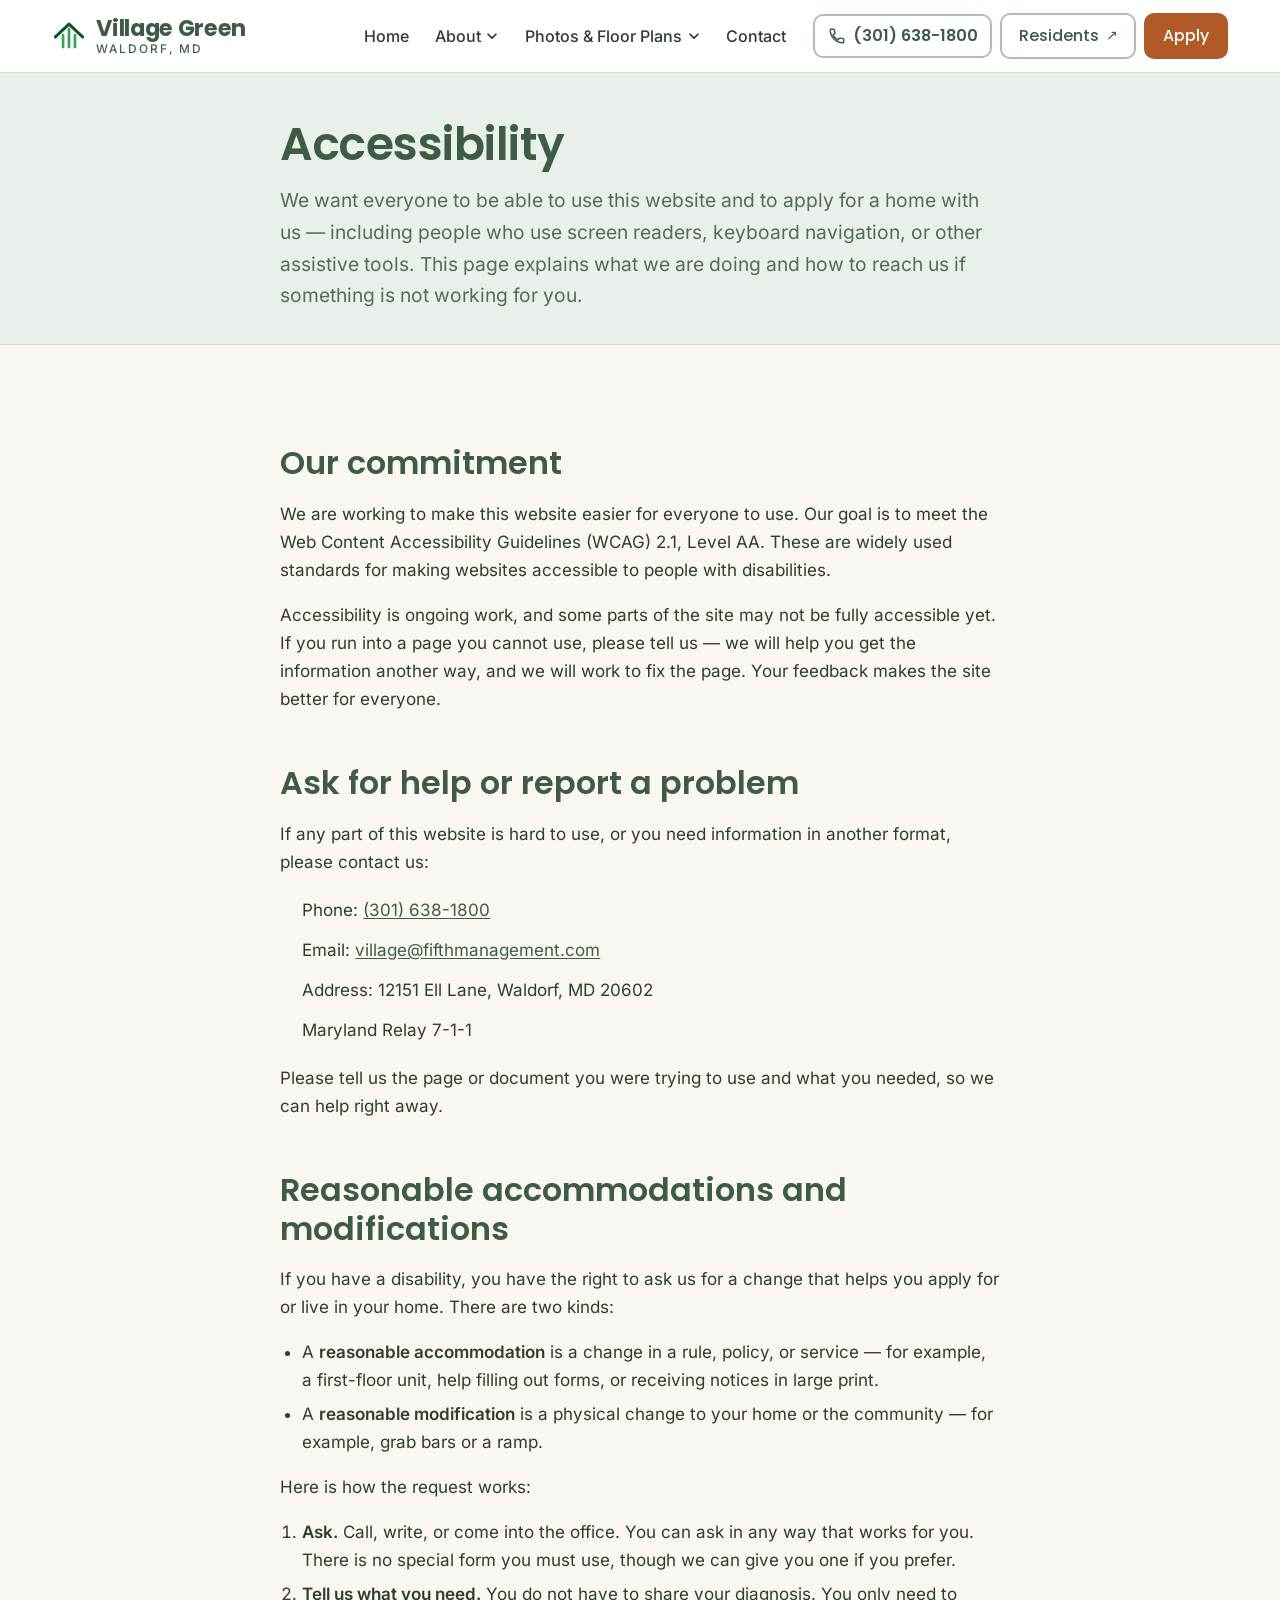
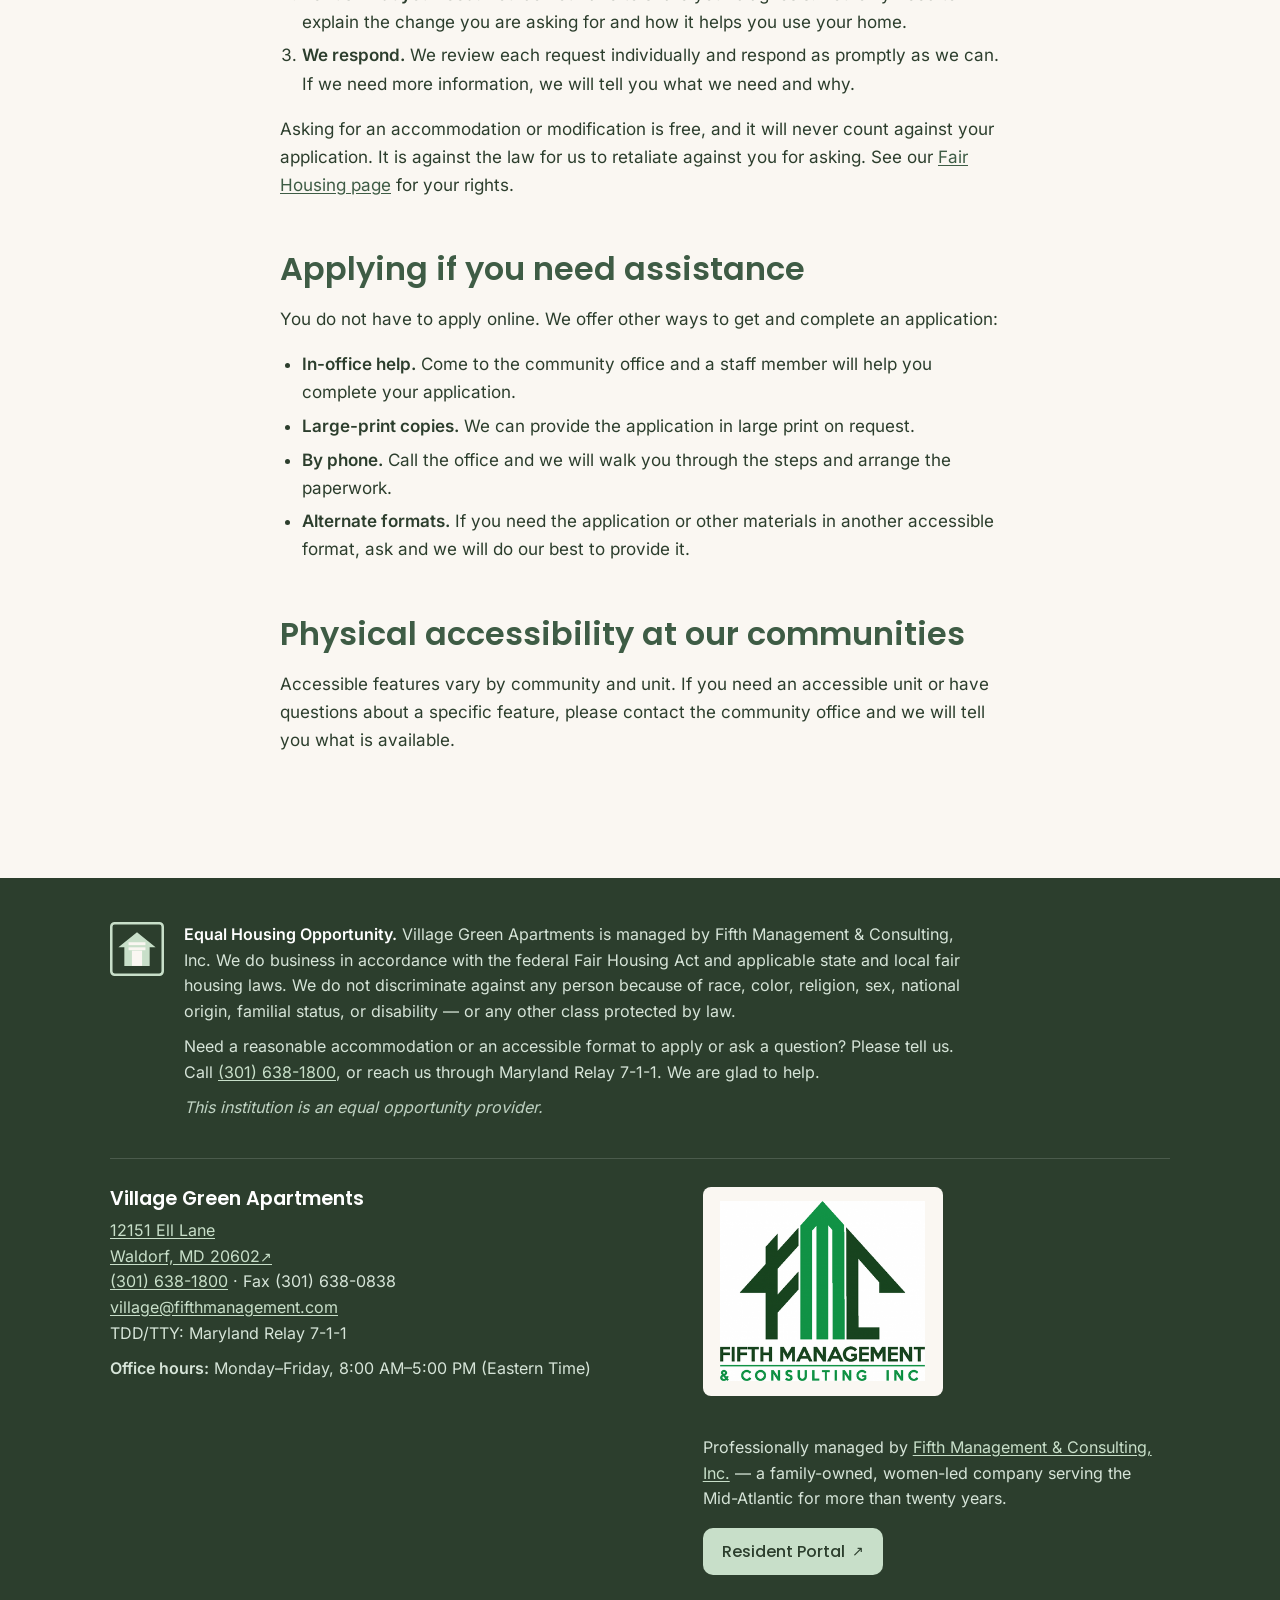
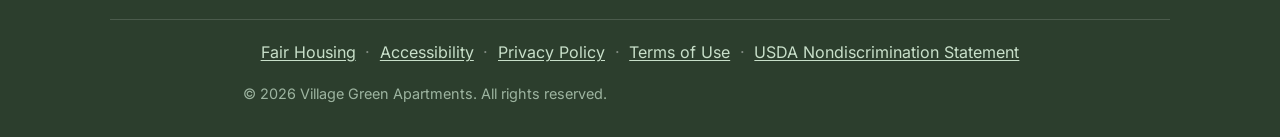
==== accessibility/index.html @ 1eda2cfa "deploy: sweetbabylew/fmc-property-sites@5ac4de1bc06906bea0fc82f6838178035eb23e23" ====
<!DOCTYPE html>
<html lang="en">
<head>
  <meta charset="utf-8" />
  <meta name="viewport" content="width=device-width, initial-scale=1" />
  <title>Accessibility | Village Green Apartments</title>
  <meta name="description" content="Accessibility at Village Green Apartments: our WCAG 2.1 AA commitment, how to request a reasonable accommodation, and how to apply if you need help." />
  <meta name="robots" content="index, follow" />
  <link rel="canonical" href="https://village-greenapts.com/accessibility/" />
  <link rel="icon" type="image/svg+xml" href="data:image/svg+xml,%3Csvg%20xmlns%3D%22http%3A%2F%2Fwww.w3.org%2F2000%2Fsvg%22%20viewBox%3D%220%200%2064%2064%22%3E%3Crect%20width%3D%2264%22%20height%3D%2264%22%20rx%3D%2210%22%20fill%3D%22%230D542B%22%2F%3E%3Cpath%20d%3D%22M22%2031%20V50%20M32%2022%20V50%20M42%2031%20V50%22%20fill%3D%22none%22%20stroke%3D%22%237FC98F%22%20stroke-width%3D%225%22%20stroke-linecap%3D%22round%22%2F%3E%3Cpath%20d%3D%22M10%2034%20L32%2013%20L54%2034%22%20fill%3D%22none%22%20stroke%3D%22%23FAF7F2%22%20stroke-width%3D%226%22%20stroke-linecap%3D%22round%22%20stroke-linejoin%3D%22round%22%2F%3E%3C%2Fsvg%3E" />
  <meta property="og:site_name" content="Village Green Apartments" />
  <meta property="og:title" content="Accessibility | Village Green Apartments" />
  <meta property="og:description" content="Accessibility at Village Green Apartments: our WCAG 2.1 AA commitment, how to request a reasonable accommodation, and how to apply if you need help." />
  <meta property="og:type" content="website" />
  <meta property="og:url" content="https://village-greenapts.com/accessibility/" />
  <meta property="og:image" content="https://village-greenapts.com/assets/img/hero.jpg" />
  <meta name="twitter:card" content="summary_large_image" />
  <link rel="preload" href="/assets/fonts/inter-latin-var.woff2" as="font" type="font/woff2" crossorigin />
  <link rel="preload" href="/assets/fonts/poppins-latin-700.woff2" as="font" type="font/woff2" crossorigin />
  <link rel="stylesheet" href="/assets/css/styles.css" />
</head>
<body>
  <a class="skip-link" href="#main">Skip to main content</a>
  <header class="site-header">
    <div class="container header-inner">
      <a class="wordmark" href="/">
        <svg class="wordmark-mark" width="34" height="34" viewBox="0 0 40 40" aria-hidden="true" focusable="false">
        <path d="M13 19 V33 M20 12 V33 M27 19 V33" fill="none" stroke="#37A356" stroke-width="3.2" stroke-linecap="round"/>
        <path d="M4 21 L20 6 L36 21" fill="none" stroke="#0D542B" stroke-width="3.6" stroke-linecap="round" stroke-linejoin="round"/>
      </svg>
        <span class="wordmark-text">
          <span class="wordmark-name">Village Green</span>
          <span class="wordmark-sub">Waldorf, MD</span>
        </span>
      </a>
      <nav class="site-nav" aria-label="Primary">
        <button class="nav-toggle" type="button" aria-expanded="false" aria-controls="nav-menu">
          <span class="nav-toggle-label">Menu</span>
          <span class="nav-toggle-bars" aria-hidden="true"><span></span><span></span><span></span></span>
        </button>
        <ul class="nav-menu" id="nav-menu">
          <li><a href="/">Home</a></li>
          <li class="nav-group">
            <button type="button" class="nav-group-btn" aria-expanded="false" aria-controls="nav-group-about" data-nav-group>About <svg class="chev" viewBox="0 0 16 16" width="14" height="14" aria-hidden="true" focusable="false"><path d="M3.5 6l4.5 4.5L12.5 6" fill="none" stroke="currentColor" stroke-width="2" stroke-linecap="round" stroke-linejoin="round"/></svg></button>
            <span class="nav-group-label">About</span>
            <ul class="nav-dropdown" id="nav-group-about">
              <li><a href="/amenities/">Amenities</a></li>
              <li><a href="/neighborhood/">Neighborhood</a></li>
              <li><a href="/eligibility/">Eligibility</a></li>
            </ul>
          </li>
          <li class="nav-group">
            <button type="button" class="nav-group-btn" aria-expanded="false" aria-controls="nav-group-photos" data-nav-group>Photos &amp; Floor Plans <svg class="chev" viewBox="0 0 16 16" width="14" height="14" aria-hidden="true" focusable="false"><path d="M3.5 6l4.5 4.5L12.5 6" fill="none" stroke="currentColor" stroke-width="2" stroke-linecap="round" stroke-linejoin="round"/></svg></button>
            <span class="nav-group-label">Photos &amp; Floor Plans</span>
            <ul class="nav-dropdown" id="nav-group-photos">
              <li><a href="/photos/">Photos</a></li>
              <li><a href="/floor-plans/">Floor Plans</a></li>
            </ul>
          </li>
          <li><a href="/contact/">Contact</a></li>
          <li class="nav-cta nav-cta-phone"><a class="btn btn-call" href="tel:+13016381800"><svg class="phone-ico" viewBox="0 0 24 24" width="18" height="18" fill="none" stroke="currentColor" stroke-width="2" stroke-linecap="round" stroke-linejoin="round" aria-hidden="true" focusable="false"><path d="M6.8 10.8a15.5 15.5 0 0 0 6.4 6.4l2.1-2.1a1 1 0 0 1 1-.25 11.4 11.4 0 0 0 3.6.57 1 1 0 0 1 1 1V20a1 1 0 0 1-1 1A17 17 0 0 1 3 4a1 1 0 0 1 1-1h3.6a1 1 0 0 1 1 1 11.4 11.4 0 0 0 .57 3.6 1 1 0 0 1-.25 1Z"/></svg>Call (301) 638-1800</a></li>
          <li class="nav-cta"><a class="btn btn-residents" href="https://fifthmanagement.securecafe.com/residentservices/apartmentsforrent/userlogin.aspx" target="_blank" rel="noopener noreferrer">Residents<span class="ext-mark" aria-hidden="true">&#8599;</span><span class="visually-hidden"> (opens the resident portal in a new tab)</span></a></li>
          <li class="nav-cta"><a class="btn btn-apply" href="/apply/">Apply</a></li>
        </ul>
      </nav>
      <div class="header-ctas">
        <a class="header-phone" href="tel:+13016381800" aria-label="Call the office at (301) 638-1800"><svg class="phone-ico" viewBox="0 0 24 24" width="18" height="18" fill="none" stroke="currentColor" stroke-width="2" stroke-linecap="round" stroke-linejoin="round" aria-hidden="true" focusable="false"><path d="M6.8 10.8a15.5 15.5 0 0 0 6.4 6.4l2.1-2.1a1 1 0 0 1 1-.25 11.4 11.4 0 0 0 3.6.57 1 1 0 0 1 1 1V20a1 1 0 0 1-1 1A17 17 0 0 1 3 4a1 1 0 0 1 1-1h3.6a1 1 0 0 1 1 1 11.4 11.4 0 0 0 .57 3.6 1 1 0 0 1-.25 1Z"/></svg><span class="header-phone-num">(301) 638-1800</span></a>
        <a class="btn btn-residents" href="https://fifthmanagement.securecafe.com/residentservices/apartmentsforrent/userlogin.aspx" target="_blank" rel="noopener noreferrer">Residents<span class="ext-mark" aria-hidden="true">&#8599;</span><span class="visually-hidden"> (opens the resident portal in a new tab)</span></a>
        <a class="btn btn-apply" href="/apply/">Apply</a>
      </div>
    </div>
  </header>
  <main id="main">
    <section class="page-header">
      <div class="container narrow">
        <h1>Accessibility</h1>
        <p class="lead">We want everyone to be able to use this website and to apply for a home with us — including people who use screen readers, keyboard navigation, or other assistive tools. This page explains what we are doing and how to reach us if something is not working for you.</p>
      </div>
    </section>
    <div class="section prose-page">
      <div class="container narrow">
        <section>
          <h2>Our commitment</h2>
          <p>We are working to make this website easier for everyone to use. Our goal is to meet the Web Content Accessibility Guidelines (WCAG) 2.1, Level AA. These are widely used standards for making websites accessible to people with disabilities.</p>
          <p>Accessibility is ongoing work, and some parts of the site may not be fully accessible yet. If you run into a page you cannot use, please tell us — we will help you get the information another way, and we will work to fix the page. Your feedback makes the site better for everyone.</p>
        </section>

        <section>
          <h2>Ask for help or report a problem</h2>
          <p>If any part of this website is hard to use, or you need information in another format, please contact us:</p>
          <ul class="contact-list">
          <li>Phone: <a href="tel:+13016381800">(301) 638-1800</a></li>
          <li>Email: <a href="mailto:village@fifthmanagement.com">village@fifthmanagement.com</a></li>
          <li>Address: 12151 Ell Lane, Waldorf, MD 20602</li>
          <li>Maryland Relay 7-1-1</li>
        </ul>
          <p>Please tell us the page or document you were trying to use and what you needed, so we can help right away.</p>
        </section>

        <section>
          <h2>Reasonable accommodations and modifications</h2>
          <p>If you have a disability, you have the right to ask us for a change that helps you apply for or live in your home. There are two kinds:</p>
          <ul>
            <li>A <strong>reasonable accommodation</strong> is a change in a rule, policy, or service — for example, a first-floor unit, help filling out forms, or receiving notices in large print.</li>
            <li>A <strong>reasonable modification</strong> is a physical change to your home or the community — for example, grab bars or a ramp.</li>
          </ul>
          <p>Here is how the request works:</p>
          <ol>
            <li><strong>Ask.</strong> Call, write, or come into the office. You can ask in any way that works for you. There is no special form you must use, though we can give you one if you prefer.</li>
            <li><strong>Tell us what you need.</strong> You do not have to share your diagnosis. You only need to explain the change you are asking for and how it helps you use your home.</li>
            <li><strong>We respond.</strong> We review each request individually and respond as promptly as we can. If we need more information, we will tell you what we need and why.</li>
          </ol>
          <p>Asking for an accommodation or modification is free, and it will never count against your application. It is against the law for us to retaliate against you for asking. See our <a href="/fair-housing/">Fair Housing page</a> for your rights.</p>
        </section>

        <section>
          <h2>Applying if you need assistance</h2>
          <p>You do not have to apply online. We offer other ways to get and complete an application:</p>
          <ul>
            <li><strong>In-office help.</strong> Come to the community office and a staff member will help you complete your application.</li>
            <li><strong>Large-print copies.</strong> We can provide the application in large print on request.</li>
            <li><strong>By phone.</strong> Call the office and we will walk you through the steps and arrange the paperwork.</li>
            <li><strong>Alternate formats.</strong> If you need the application or other materials in another accessible format, ask and we will do our best to provide it.</li>
          </ul>
        </section>

        

        <section>
          <h2>Physical accessibility at our communities</h2>
          <p>Accessible features vary by community and unit. If you need an accessible unit or have questions about a specific feature, please contact the community office and we will tell you what is available.</p>
        </section>
      </div>
    </div>
  </main>
  <footer class="site-footer">
    <div class="container footer-inner">

      <div class="footer-compliance">
        <div class="footer-eho"><svg class="eho-logo" width="54" height="54" viewBox="0 0 64 64" role="img" aria-label="Equal Housing Opportunity" focusable="false">
  <title>Equal Housing Opportunity</title>
  <rect x="1.5" y="1.5" width="61" height="61" rx="4" fill="none" stroke="currentColor" stroke-width="3"/>
  <path d="M32 12 L54 30 H47 V52 H17 V30 H10 Z" fill="currentColor"/>
  <rect x="26" y="34" width="12" height="18" fill="#FAF7F2"/>
  <rect x="22" y="24" width="20" height="3.4" fill="#FAF7F2"/>
  <rect x="22" y="30" width="20" height="3.4" fill="#FAF7F2"/>
</svg></div>
        <div class="footer-compliance-text">
          <p><strong>Equal Housing Opportunity.</strong> Village Green Apartments is managed by Fifth Management &amp; Consulting, Inc. We do business in accordance with the federal Fair Housing Act and applicable state and local fair housing laws. We do not discriminate against any person because of race, color, religion, sex, national origin, familial status, or disability — or any other class protected by law.</p>
          <p>Need a reasonable accommodation or an accessible format to apply or ask a question? Please tell us. Call <a href="tel:+13016381800">(301) 638-1800</a>, or reach us through Maryland Relay 7-1-1. We are glad to help.</p>
          <p class="footer-usda">This institution is an equal opportunity provider.</p>
        </div>
      </div>

      <div class="footer-cols">
        <div class="footer-nap">
          <h2 class="footer-heading">Village Green Apartments</h2>
          <address>
            <a href="https://www.google.com/maps/search/?api=1&amp;query=Village%20Green%20Apartments%2C%2012151%20Ell%20Lane%2C%20Waldorf%2C%20MD%2020602" target="_blank" rel="noopener noreferrer">12151 Ell Lane<br />Waldorf, MD 20602<span class="ext-mark" aria-hidden="true">&#8599;</span><span class="visually-hidden"> (opens Google Maps in a new tab)</span></a><br />
            <a href="tel:+13016381800">(301) 638-1800</a> &middot; Fax (301) 638-0838<br />
            <a href="mailto:village@fifthmanagement.com">village@fifthmanagement.com</a><br />TDD/TTY: Maryland Relay 7-1-1
          </address>
          <p class="footer-hours"><strong>Office hours:</strong> Monday–Friday, 8:00 AM–5:00 PM (Eastern Time)</p>
        </div>

        <div class="footer-managed">
          <a class="fmc-badge" href="https://fifthmanagement.com/" target="_blank" rel="noopener noreferrer" aria-label="Fifth Management &amp; Consulting, Inc. website (opens in a new tab)">
            <img src="/assets/img/fmc-logo.png" alt="Fifth Management &amp; Consulting Inc logo" width="360" height="316" loading="lazy" />
          </a>
          <p>Professionally managed by <a href="https://fifthmanagement.com/" target="_blank" rel="noopener noreferrer">Fifth Management &amp; Consulting, Inc.</a> — a family-owned, women-led company serving the Mid-Atlantic for more than twenty years.</p>
          <p><a class="btn btn-pay-sm" href="https://fifthmanagement.securecafe.com/residentservices/apartmentsforrent/userlogin.aspx" target="_blank" rel="noopener noreferrer">Resident Portal<span class="ext-mark" aria-hidden="true">&#8599;</span><span class="visually-hidden"> (opens in a new tab)</span></a></p>
        </div>
      </div>

      <nav class="footer-legal" aria-label="Legal">
        <a href="/fair-housing/">Fair Housing</a>
            <span class="sep" aria-hidden="true">·</span>
            <a href="/accessibility/">Accessibility</a>
            <span class="sep" aria-hidden="true">·</span>
            <a href="/privacy/">Privacy Policy</a>
            <span class="sep" aria-hidden="true">·</span>
            <a href="/terms/">Terms of Use</a>
            <span class="sep" aria-hidden="true">·</span>
            <a href="/usda-nondiscrimination/">USDA Nondiscrimination Statement</a>
      </nav>

      <p class="footer-copyright">&copy; 2026 Village Green Apartments. All rights reserved.</p>
    </div>
  </footer>
  <script src="/assets/js/nav.js" defer></script>
</body>
</html>
---- assets/css/styles.css ----
/* ============================================================
   Fifth Management & Consulting — property site styles
   Dignified, warm, senior-friendly. Poppins + Inter, self-hosted
   (latin woff2, OFL). No frameworks, no runtime CDN requests.
   ============================================================ */

/* ---------- self-hosted fonts (latin subset, OFL) ---------- */
/* Inter is a variable font: one file serves 400/500/600 for body & UI. */
@font-face {
  font-family: "Inter";
  font-style: normal;
  font-weight: 400 600;
  font-display: swap;
  src: url("/assets/fonts/inter-latin-var.woff2") format("woff2");
}
/* Poppins — static faces, only the weights we use for display type. */
@font-face {
  font-family: "Poppins";
  font-style: normal;
  font-weight: 500;
  font-display: swap;
  src: url("/assets/fonts/poppins-latin-500.woff2") format("woff2");
}
@font-face {
  font-family: "Poppins";
  font-style: normal;
  font-weight: 600;
  font-display: swap;
  src: url("/assets/fonts/poppins-latin-600.woff2") format("woff2");
}
@font-face {
  font-family: "Poppins";
  font-style: normal;
  font-weight: 700;
  font-display: swap;
  src: url("/assets/fonts/poppins-latin-700.woff2") format("woff2");
}

:root {
  /* FMC green system, matched to the company logo (see fmc-logo.png).
     Contrast-tuned: terracotta darkened from the template's #C0622F so
     white button text and small accents clear WCAG AA. */
  --green: #3E5C45;        /* primary forest green: headings, links, primary UI */
  --green-dark: #2C3E2D;   /* deep green: dark sections, footer */
  --green-hover: #4C7053;  /* hover for primary green fills */
  --deep: #0D542B;         /* deep FMC brand green: Pay Rent, brand mark */
  --bg: #FAF7F2;
  --bg-alt: #E8F0E9;       /* pale green-tinted section background */
  --ink: #2C3E2D;
  --ink-soft: #566A5C;
  --sage: #6F8F72;
  --sage-dark: #465F49;
  --brick: #B05A28;        /* terracotta fills/buttons (white text: 4.8:1) */
  --brick-deep: #A8511F;   /* terracotta small text on light backgrounds (5:1) */
  --line: #C8DFC9;
  --line-strong: #A9C4AB;
  --white: #FFFFFF;
  --focus: #C86A34;        /* visible on both light and dark surfaces */

  --maxw: 1100px;
  --narrow: 760px;

  /* Radius scale, adopted from the original template (8 / 10 / 14 / pill). */
  --radius: 8px;         /* inputs, small controls */
  --radius-btn: 10px;    /* buttons, matching the template's 10px */
  --radius-card: 14px;   /* cards, photo frames, map frame, dropzone */
  --radius-pill: 100px;  /* chips, badges */

  /* Soft-shadow scale (template card shadow + a lifted variant). */
  --shadow-card: 0 1px 3px rgba(0,0,0,.10), 0 1px 2px -1px rgba(0,0,0,.10);
  --shadow-lift: 0 6px 18px rgba(23,38,28,.10), 0 2px 6px rgba(23,38,28,.06);

  /* Type: Poppins for display/headings/titles/buttons, Inter for body/UI. */
  --font: "Inter", -apple-system, BlinkMacSystemFont, "Segoe UI", Roboto, "Helvetica Neue", Arial, "Noto Sans", sans-serif;
  --font-display: "Poppins", -apple-system, BlinkMacSystemFont, "Segoe UI", Roboto, "Helvetica Neue", Arial, sans-serif;
}

*, *::before, *::after { box-sizing: border-box; }

html { -webkit-text-size-adjust: 100%; scroll-behavior: smooth; }

body {
  margin: 0;
  font-family: var(--font);
  font-size: 1.0625rem;     /* 17px base — the senior-friendly hard floor */
  line-height: 1.65;
  color: var(--ink);
  background: var(--bg);
  -webkit-font-smoothing: antialiased;
}

/* Bold body copy renders semibold — full 700 reads heavy at text sizes. */
strong, b { font-weight: 600; }

img { max-width: 100%; height: auto; display: block; }

a { color: var(--green); text-decoration: underline; text-underline-offset: 2px; }
a:hover { color: var(--green-hover); }

h1, h2, h3, h4 { font-family: var(--font-display); line-height: 1.2; color: var(--green); font-weight: 600; }
h1 { font-size: clamp(2rem, 5vw, 2.85rem); margin: 0 0 .5em; letter-spacing: -0.01em; }
h2 { font-size: clamp(1.5rem, 3.5vw, 2rem); margin: 1.6em 0 .5em; }
h3 { font-size: 1.3rem; margin: 1.4em 0 .4em; }

p { max-width: 70ch; }

/* ---------- accessibility helpers ---------- */
.visually-hidden {
  position: absolute !important; width: 1px; height: 1px;
  padding: 0; margin: -1px; overflow: hidden; clip: rect(0 0 0 0);
  white-space: nowrap; border: 0;
}
.skip-link {
  position: absolute; left: -999px; top: 0; z-index: 1000;
  background: var(--green); color: #fff; padding: .75rem 1.25rem;
  border-radius: 0 0 var(--radius) 0; text-decoration: none; font-weight: 700;
}
.skip-link:focus { left: 0; }
.nowrap { white-space: nowrap; }

a:focus-visible, button:focus-visible, input:focus-visible, select:focus-visible,
textarea:focus-visible, [tabindex]:focus-visible, summary:focus-visible {
  outline: 3px solid var(--focus);
  outline-offset: 2px;
}

/* ---------- layout ---------- */
.container { width: 100%; max-width: var(--maxw); margin: 0 auto; padding: 0 1.25rem; }
.container.narrow { max-width: var(--narrow); }
.section { padding: 3rem 0; }
.section.alt { background: var(--bg-alt); }

/* ---------- buttons ---------- */
.btn {
  display: inline-flex; align-items: center; justify-content: center; gap: .4rem;
  min-height: 48px; padding: .7rem 1.4rem;
  border-radius: var(--radius-btn);
  font-family: var(--font-display); font-weight: 500; font-size: 1.0625rem;
  text-decoration: none; border: 2px solid transparent; cursor: pointer;
  transition: background-color .15s ease, color .15s ease, border-color .15s ease, box-shadow .15s ease;
}
.btn-primary { background: var(--green); color: #fff; }
.btn-primary:hover { background: var(--green-hover); color: #fff; }
.btn-secondary { background: transparent; color: var(--green); border-color: var(--line-strong); }
.btn-secondary:hover { background: var(--bg-alt); color: var(--green); border-color: var(--green); }
.btn-lg { min-height: 54px; font-size: 1.125rem; padding: .85rem 1.8rem; }
.btn-xl { min-height: 60px; font-size: 1.25rem; padding: 1rem 1.9rem; width: 100%; max-width: 560px; }
.btn-apply { background: var(--brick); color: #fff; }
.btn-apply:hover { background: #8E4419; color: #fff; }
/* Residents (resident portal) — outlined secondary, like the original's
   outlined Pay Rent beside the filled Apply. */
.btn-residents { background: transparent; color: var(--green); border-color: var(--line-strong); }
.btn-residents:hover { background: var(--bg-alt); color: var(--green); border-color: var(--green); }
/* Mobile "Call …" button in the collapsed menu (the desktop phone chip is
   hidden there). Outlined green, with the phone glyph inheriting currentColor. */
.btn-call { background: transparent; color: var(--green); border-color: var(--line-strong); }
.btn-call:hover { background: var(--bg-alt); color: var(--green); border-color: var(--green); }
.btn-pay-sm { min-height: 44px; padding: .55rem 1.1rem; background: var(--deep); color:#fff; font-size:1rem; }
.btn-pay-sm:hover { background: #146B36; color:#fff; }
/* On the dark green footer a deep-green fill would vanish; flip the footer
   Pay Rent button to light sage with deep-green text (8:1). */
.site-footer a.btn-pay-sm { background: #C8DFC9; color: var(--green-dark); }
.site-footer a.btn-pay-sm:hover { background: #fff; color: var(--green-dark); }
.ext-mark { font-size: .85em; }

.cta-row { display: flex; flex-wrap: wrap; gap: .85rem; margin-top: 1.5rem; }
.cta-row.cta-center { justify-content: center; margin-top: 2rem; }
.cta-inline { margin-top: 1.5rem; }

/* ---------- header / nav ---------- */
.site-header {
  background: var(--white);
  border-bottom: 1px solid var(--line);
  position: sticky; top: 0; z-index: 100;
}
/* Three-zone header like the original template: logo LEFT, menu truly
   CENTERED (1fr auto 1fr), CTA pair RIGHT. Spans a wider content width
   (the template's 1216px) so the zones breathe on desktop. */
.site-header > .container.header-inner { max-width: 1216px; }
.header-inner {
  display: grid; grid-template-columns: 1fr auto 1fr; align-items: center;
  min-height: 72px; gap: 1rem;
}
.wordmark { display: flex; align-items: center; gap: .65rem; text-decoration: none; line-height: 1.1; justify-self: start; }
.header-ctas { justify-self: end; display: flex; align-items: center; gap: .5rem; }
.header-ctas .btn { min-height: 44px; padding: .5rem 1.05rem; font-size: 1rem; }
/* Click-to-call chip in the right CTA zone. Outlined like the Residents button,
   but with a phone glyph + the visible office number (seniors dial). Compact so
   the three-zone header stays balanced; hidden below 980px, where the mobile
   menu shows a full-width "Call …" button instead. */
.header-phone {
  display: inline-flex; align-items: center; gap: .4rem;
  min-height: 44px; padding: .4rem .8rem;
  border: 2px solid var(--line-strong); border-radius: var(--radius-btn);
  color: var(--green); font-family: var(--font-display); font-weight: 600;
  font-size: 1rem; line-height: 1; text-decoration: none; white-space: nowrap;
  transition: background-color .15s ease, border-color .15s ease, color .15s ease;
}
.header-phone:hover { background: var(--bg-alt); border-color: var(--green); color: var(--green); }
.header-phone .phone-ico { flex: 0 0 auto; }
/* Medium desktop (just above the 980px mobile collapse): three CTA-zone items
   plus the centered nav can crowd, especially for longer property names, so the
   chip shows its glyph only. It stays a full tel: link with an aria-label; the
   visible number returns on wider screens and in the mobile menu. */
@media (min-width: 981px) and (max-width: 1160px) {
  .header-phone-num { display: none; }
  .header-phone { padding: .4rem .55rem; }
}
.wordmark-mark { flex: 0 0 auto; display: block; }
.wordmark-text { display: flex; flex-direction: column; }
.wordmark-name { font-family: var(--font-display); font-size: 1.4rem; font-weight: 700; color: var(--green); letter-spacing: -0.015em; white-space: nowrap; }
.wordmark-sub { margin-top: .12rem; font-size: .74rem; font-weight: 500; color: var(--sage-dark); text-transform: uppercase; letter-spacing: .16em; white-space: nowrap; }
@media (max-width: 420px) {
  .wordmark { gap: .5rem; }
  .wordmark-mark { width: 28px; height: 28px; }
  .wordmark-name { font-size: 1.12rem; }
  .wordmark-sub { font-size: .66rem; letter-spacing: .12em; }
}

.site-nav { display: flex; align-items: center; justify-self: center; }
.nav-menu {
  list-style: none; display: flex; align-items: center; gap: .2rem;
  margin: 0; padding: 0; flex-wrap: wrap;
}
/* Desktop: the CTAs live in the right header zone, not in the menu. */
.nav-menu > .nav-cta { display: none; }
.nav-menu > li > a:not(.btn) {
  display: inline-block; padding: .55rem .7rem; text-decoration: none;
  color: var(--ink); font-weight: 500; border-radius: var(--radius); font-size: 1rem;
}
.nav-menu > li > a:not(.btn):hover { background: var(--bg-alt); color: var(--green); }
/* Active page = green filled rounded chip (like the original's "Home" pill). */
.nav-menu > li > a[aria-current="page"] { background: var(--green); color: #fff; }
.nav-menu > li > a[aria-current="page"]:hover { background: var(--green-hover); color: #fff; }

/* ---------- nav dropdown groups (About / Photos) ---------- */
.nav-group { position: relative; }
.nav-group-btn {
  display: inline-flex; align-items: center; gap: .3rem;
  background: none; border: none; cursor: pointer;
  font-family: var(--font); font-weight: 500; font-size: 1rem;
  color: var(--ink);
  padding: .55rem .7rem; min-height: 44px;
  border-radius: var(--radius);
}
.nav-group-btn:hover,
.nav-group-btn[aria-expanded="true"] { background: var(--bg-alt); color: var(--green); }
/* Parent shows the active green pill when one of its child pages is current. */
.nav-group-btn.is-current { background: var(--green); color: #fff; }
.nav-group-btn.is-current:hover,
.nav-group-btn.is-current[aria-expanded="true"] { background: var(--green-hover); color: #fff; }
.nav-group-btn .chev { transition: transform .15s ease; }
.nav-group-btn[aria-expanded="true"] .chev { transform: rotate(180deg); }
.nav-dropdown {
  display: none;
  position: absolute; top: calc(100% + 6px); left: 0; z-index: 200;
  min-width: 220px; margin: 0; padding: .4rem; list-style: none;
  background: var(--white);
  border: 1px solid var(--line);
  border-radius: var(--radius-btn);
  box-shadow: var(--shadow-lift);
}
.nav-group.open .nav-dropdown { display: block; }
/* No-JS keyboard fallback: dropdown links stay reachable via focus. */
html:not(.has-nav-js) .nav-group:focus-within .nav-dropdown { display: block; }
.nav-dropdown a {
  display: flex; align-items: center;
  min-height: 44px; padding: .5rem .85rem;
  border-radius: var(--radius);
  text-decoration: none; color: var(--ink);
  font-family: var(--font); font-weight: 500; font-size: 1rem;
  white-space: nowrap;
}
.nav-dropdown a:hover { background: var(--bg-alt); color: var(--green); }
.nav-dropdown a[aria-current="page"] { background: var(--green); color: #fff; }
/* The static mobile section label is hidden on desktop. */
.nav-group-label { display: none; }

.nav-cta { margin-left: .35rem; }
.nav-cta .btn { min-height: 44px; padding: .5rem 1.05rem; font-size: 1rem; }

.nav-toggle {
  display: none; align-items: center; gap: .5rem;
  background: var(--green); color: #fff; border: none; border-radius: 6px;
  padding: .6rem .9rem; font-size: 1rem; font-weight: 600; cursor: pointer;
}
.nav-toggle-bars { display: inline-flex; flex-direction: column; gap: 3px; }
.nav-toggle-bars span { width: 20px; height: 2px; background: #fff; display: block; }

@media (max-width: 980px) {
  /* Collapse: back to a simple two-ends row — logo left, Menu button right;
     the CTAs move inside the menu panel. */
  .header-inner { display: flex; align-items: center; justify-content: space-between; }
  .header-ctas { display: none; }
  .nav-menu > .nav-cta { display: block; }
  .nav-toggle { display: inline-flex; }
  /* The open panel spans the full header width and stacks above page
     content (the hero is position:relative and would otherwise paint
     over an unstacked absolute panel). */
  .nav-menu {
    display: none; position: absolute; left: 0; right: 0; top: 100%;
    z-index: 150;
    flex-direction: column; align-items: stretch; gap: 0;
    background: var(--white); border-bottom: 1px solid var(--line);
    padding: .5rem 1.25rem 1rem; box-shadow: 0 8px 16px rgba(0,0,0,.06);
  }
  .site-nav.open .nav-menu { display: flex; }
  .site-header { position: relative; }
  .nav-menu > li > a:not(.btn) { display: block; padding: .8rem .25rem; font-size: 1.125rem; border-bottom: 1px solid var(--line); border-radius: 0; }
  .nav-menu > li > a[aria-current="page"] { border-radius: var(--radius); padding-left: .6rem; }
  .nav-cta { margin: .5rem 0 0; }
  .nav-cta .btn { width: 100%; min-height: 50px; }
  .site-nav { position: static; }

  /* Groups become labeled sections: static heading, links always expanded
     and indented beneath — no nested tap-to-expand. */
  .nav-group-btn { display: none; }
  .nav-group-label {
    display: block;
    padding: .9rem .25rem .25rem;
    font-size: .82rem; font-weight: 700;
    letter-spacing: .12em; text-transform: uppercase;
    color: var(--sage-dark);
    border-bottom: 1px solid var(--line);
  }
  .nav-dropdown {
    display: block;
    position: static;
    min-width: 0; padding: 0;
    background: transparent; border: none; box-shadow: none; border-radius: 0;
  }
  .nav-dropdown a {
    padding: .8rem .25rem .8rem 1.1rem;
    font-size: 1.125rem;
    border-bottom: 1px solid var(--line);
    border-radius: 0;
    white-space: normal;
  }
  .nav-dropdown a[aria-current="page"] { border-radius: var(--radius); }
}

/* ---------- hero ---------- */
/* Green-tinted wash: the section is filled forest green and the photo sits
   over it at low opacity (matching the original's 0.3 image-over-green),
   so the picture reads as a warm green-tinted colorized wash, not a flat
   black scrim. A soft deep-green gradient underneath keeps text legible. */
.hero { position: relative; background: var(--green); color: #fff; overflow: hidden; }
.hero-image {
  position: absolute; inset: 0; width: 100%; height: 100%; object-fit: cover;
  opacity: .34;
}
.hero-scrim {
  position: absolute; inset: 0;
  background: linear-gradient(180deg, rgba(23,38,28,.35) 0%, rgba(23,38,28,.48) 60%, rgba(23,38,28,.60) 100%);
}
.hero-content { position: relative; padding: 4.5rem 0 4rem; }
.hero-eyebrow {
  display: inline-block;
  text-transform: uppercase; letter-spacing: .1em; font-size: .82rem; font-weight: 500;
  color: #E4EFE5; margin: 0 0 1rem;
  background: rgba(111,143,114,.42);
  border: 1px solid rgba(232,240,233,.35);
  border-radius: var(--radius-btn);
  padding: .32rem .8rem;
}
.hero-headline { font-family: var(--font-display); color: #fff; font-weight: 700; font-size: clamp(2.1rem, 5.5vw, 3.4rem); margin: 0 0 1rem; max-width: 18ch; text-shadow: 0 1px 10px rgba(0,0,0,.30); }
.hero-subhead { color: #F1F5F1; font-size: 1.2rem; max-width: 54ch; margin: 0 0 .5rem; }
/* Original hero button pair: filled terracotta + outlined light. */
.hero-content .cta-row .btn-primary { background: var(--brick); color: #fff; border-color: var(--brick); }
.hero-content .cta-row .btn-primary:hover { background: #8E4419; border-color: #8E4419; color: #fff; }
.hero-content .cta-row .btn-secondary { background: transparent; color: #fff; border-color: rgba(255,255,255,.75); }
.hero-content .cta-row .btn-secondary:hover { background: #fff; color: var(--deep); border-color: #fff; }
/* When no hero image, keep readable navy panel */
.hero:not(:has(.hero-image)) .hero-content { padding-top: 3.5rem; }

/* ---------- fact tiles ---------- */
/* Wrapping flex so any partial final row centers at every viewport width
   (grid packs partial rows to the left, which strands orphans). */
.facts { padding: 2.5rem 0; border-bottom: 1px solid var(--line); }
.fact-tiles { list-style: none; margin: 0; padding: 0; display: flex; flex-wrap: wrap; justify-content: center; gap: 1.25rem; text-align: center; }
.fact { flex: 1 1 260px; max-width: 346px; background: var(--white); border: 1px solid #F6F3F4; border-radius: var(--radius-card); box-shadow: var(--shadow-card); padding: 1.6rem 1rem; }
.fact-num { display: block; font-family: var(--font-display); font-size: 2rem; font-weight: 600; color: var(--green); line-height: 1.1; }
.fact-cap { display: block; color: var(--ink-soft); margin-top: .35rem; font-size: 1rem; }
@media (max-width: 680px) { .fact { flex-basis: 100%; max-width: 420px; } }

/* ---------- centered section header (chip + heading + subline) ---------- */
/* Pale-green capsule eyebrow chip, Poppins heading, muted centered subline.
   Replaces the old left-aligned terracotta eyebrow site-wide. */
.section-head { text-align: center; max-width: 62ch; margin: 0 auto 2rem; }
.section-eyebrow { margin: 0 0 .9rem; }
.eyebrow-chip {
  display: inline-block;
  background: var(--bg-alt);
  color: var(--green);            /* 6.4:1 on pale green — AA */
  font-family: var(--font);
  font-size: .8rem; font-weight: 500;
  letter-spacing: .12em; text-transform: uppercase;
  padding: .3rem .85rem;
  border-radius: var(--radius-pill);
}
.section-title { margin: 0; }
.section-sub { margin: .85rem auto 0; max-width: 60ch; color: var(--ink-soft); font-size: 1.12rem; }
/* Legacy left-aligned eyebrow (kept for any remaining prose use). */
.eyebrow { margin: 0 0 .25rem; }
.eyebrow-h { text-transform: uppercase; letter-spacing: .1em; font-size: .85rem; font-weight: 700; color: var(--brick-deep); }
.section-features h2, .section-units h2, .section-neighborhood h2, .section-look h2 { margin-top: .1em; }

/* ---------- feature / amenity cards (signature element) ---------- */
/* Wrapping flex, centered: a partial final row (e.g. 6 cards as 3+3 on
   desktop, 2+2+2 on tablets, or a stray 5th) always centers instead of
   stranding a lone card bottom-left. Basis/max chosen so common widths
   split into 3-across then 2-across rows. */
.feature-grid {
  list-style: none; margin: 2rem 0 0; padding: 0;
  display: flex; flex-wrap: wrap; justify-content: center;
  gap: 1.25rem;
}
.feature-card {
  flex: 1 1 260px;
  max-width: 340px;
  display: flex; flex-direction: column; align-items: center; text-align: center;
  background: var(--white);
  border: 1px solid #F0EAE6;
  border-radius: var(--radius-card);
  box-shadow: var(--shadow-card);
  padding: 1.6rem 1.25rem;
}
.card-badge {
  display: inline-flex; align-items: center; justify-content: center;
  width: 60px; height: 60px; margin-bottom: 1rem;
  background: var(--bg-alt);
  border: 1px solid var(--line);
  border-radius: var(--radius-pill);
  color: var(--green);
}
.card-icon { display: block; }
.card-title { font-family: var(--font-display); font-size: 1.15rem; font-weight: 600; color: var(--ink); margin: 0; line-height: 1.3; }
.card-desc { margin: .5rem 0 0; color: var(--ink-soft); font-size: 1.0625rem; line-height: 1.5; max-width: 30ch; }
@media (max-width: 560px) { .feature-card { flex-basis: 100%; max-width: 420px; } }

/* ---------- homepage photo band ---------- */
/* Centered so a wrapped or lone photo never strands left. */
.home-photo-band {
  display: flex;
  flex-wrap: wrap;
  justify-content: center;
  gap: 1.25rem;
  margin-top: 1.25rem;
}
.home-photo {
  margin: 0;
  flex: 1 1 320px;
  max-width: 560px; /* sources are modest resolution — never display larger */
  border: 1px solid var(--line);
  border-radius: var(--radius-card);
  box-shadow: var(--shadow-card);
  overflow: hidden;
  background: var(--bg-alt);
}
.home-photo img { width: 100%; height: auto; }

/* ---------- page header band ---------- */
.page-header { background: var(--bg-alt); border-bottom: 1px solid var(--line); padding: 2.75rem 0 2rem; }
.page-header h1 { margin-bottom: .3em; }
.page-header .lead { font-size: 1.2rem; color: var(--ink-soft); max-width: 62ch; margin: 0; }

/* ---------- prose ---------- */
.prose-page section { margin-bottom: 1.75rem; }
.prose-page ul, .prose-page ol { max-width: 68ch; padding-left: 1.4rem; }
.prose-page li { margin: .35rem 0; }
/* 404 page: muted "prefer to call" line beneath the recovery buttons. */
.error-help { margin-top: 1.75rem; color: var(--ink-soft); }
.note { background: var(--bg-alt); border-left: 4px solid var(--sage); padding: .9rem 1.1rem; border-radius: 0 var(--radius) var(--radius) 0; max-width: 68ch; }

/* ---------- amenities ---------- */
.amenity-group { margin-bottom: 3rem; }
.amenity-notes { max-width: 68ch; margin: 0 auto 1.5rem; }
.amenity-notes .note { margin: 0 0 1rem; }

/* ---------- offset media row (photo one side, text the other) ---------- */
/* Replaces lone left-aligned photos: ~48% photo beside vertically-centered
   text; `media-row-reverse` alternates sides; stacks cleanly on mobile. */
.media-row {
  display: flex; flex-wrap: wrap; align-items: center;
  gap: 2rem 3rem;
  margin: 2.5rem auto;
  max-width: 1000px;
}
.media-row-photo {
  flex: 1 1 380px;
  margin: 0;
  border: 1px solid var(--line);
  border-radius: var(--radius-card);
  box-shadow: var(--shadow-card);
  overflow: hidden;
  background: var(--bg-alt);
}
.media-row-photo img { width: 100%; height: auto; display: block; }
.media-row-body { flex: 1 1 320px; }
.media-row-body h2, .media-row-body h3 { margin-top: 0; }
.media-row-body p { max-width: 55ch; }
.media-row-reverse { flex-direction: row-reverse; }
.media-row-list { list-style: none; margin: .75rem 0 0; padding: 0; }
.media-row-list li { position: relative; padding-left: 1.7rem; margin: .45rem 0; }
.media-row-list li::before {
  content: ""; position: absolute; left: 0; top: .55em;
  width: .7rem; height: .35rem;
  border-left: 2px solid var(--sage-dark); border-bottom: 2px solid var(--sage-dark);
  transform: rotate(-45deg);
}
@media (min-width: 861px) { .media-row-photo { max-width: 48%; } }

/* ---------- floor plans ---------- */
/* Centered wrapping flex: an odd plan on the last row centers. */
.plan-grid { display: flex; flex-wrap: wrap; justify-content: center; gap: 1.5rem; }
.plan-card { flex: 1 1 300px; max-width: 520px; background: var(--white); border: 1px solid var(--line); border-radius: var(--radius-card); box-shadow: var(--shadow-card); overflow: hidden; }
.plan-figure { background: var(--bg-alt); }
.plan-figure img { width: 100%; height: auto; }
.plan-body { padding: 1.25rem 1.4rem 1.6rem; }
.plan-body h2 { margin-top: 0; }
.plan-specs { list-style: none; display: flex; flex-wrap: wrap; gap: .5rem; padding: 0; margin: .5rem 0 1rem; }
.plan-specs li { background: var(--bg-alt); border: 1px solid var(--line); border-radius: 999px; padding: .25rem .85rem; font-size: .95rem; font-weight: 600; color: var(--ink-soft); }
.plan-rent { font-size: 1.02rem; }
/* Unit-interior photos beneath the plan drawings. */
.plan-interiors { margin-top: 3.5rem; }

/* ---------- compact photo banner (neighborhood page header) ---------- */
/* Green-wash photo strip with the page H1 overlaid — the same colorized
   treatment as the homepage hero, at a fraction of the height. */
.page-banner { position: relative; background: var(--green); color: #fff; overflow: hidden; }
.page-banner-img {
  position: absolute; inset: 0; width: 100%; height: 100%; object-fit: cover;
  opacity: .34;
}
.page-banner-scrim {
  position: absolute; inset: 0;
  background: linear-gradient(180deg, rgba(23,38,28,.30) 0%, rgba(23,38,28,.52) 100%);
}
.page-banner-content { position: relative; padding: 2.5rem 0 2.25rem; }
.page-banner-content h1 { color: #fff; margin: 0; text-shadow: 0 1px 10px rgba(0,0,0,.30); }
.page-banner-sub { color: #F1F5F1; font-size: 1.15rem; margin: .4rem 0 0; max-width: 60ch; }

/* ---------- "On this page" jump chips ---------- */
.jump-nav {
  display: flex; flex-wrap: wrap; align-items: center; gap: .6rem;
  padding-top: 1.25rem; padding-bottom: .25rem;
}
.jump-label { font-weight: 700; color: var(--ink-soft); font-size: .95rem; margin-right: .2rem; }
.jump-chip {
  display: inline-flex; align-items: center;
  min-height: 44px; padding: .45rem .95rem;
  background: var(--bg-alt); color: var(--green);
  border: 1px solid var(--line);
  border-radius: var(--radius-pill);
  font-family: var(--font-display); font-weight: 500; font-size: .95rem;
  text-decoration: none;
}
.jump-chip:hover { background: var(--green); color: #fff; border-color: var(--green); }
/* Anchored sections clear the sticky header when jumped to. */
[id="nearby"], [id="places"], .nb-block[id] { scroll-margin-top: 90px; }

/* ---------- neighborhood ---------- */
.nb-block { margin-bottom: 1.5rem; }
.nb-block h2 { font-size: 1.4rem; margin-bottom: .2em; }
/* Tighter rhythm on the neighborhood page: less scroll between sections. */
.nb-page.section { padding: 1.75rem 0 2.25rem; }
.nb-page .nearby { margin: 1.25rem 0 1.75rem; }
.nb-page .nearby-glance { margin-top: 1.25rem; }
.nb-page .nearby-places { margin-bottom: 1.75rem; }
.nb-page .nb-block { margin-bottom: 1.25rem; }
.nb-page .cta-inline { margin-top: 1rem; }

/* ---------- neighborhood: what's nearby aerial ---------- */
.nearby { margin: 2.25rem 0 2.5rem; }
.nearby > h2 { margin-top: 0; }
.nearby-map {
  position: relative;
  margin: 1.5rem 0 0;
  border: 1px solid var(--line);
  border-radius: var(--radius-card);
  overflow: hidden;
  background: var(--green-dark);
  box-shadow: 0 8px 30px rgba(23, 38, 28, .14);
}
.nearby-stage { position: relative; aspect-ratio: 1 / 1; }
.nearby-stage > img {
  position: absolute; inset: 0;
  width: 100%; height: 100%;
  object-fit: cover;
}
.nearby-scrim {
  position: absolute; inset: 0;
  background: radial-gradient(circle at 50% 50%, rgba(23,38,28,0) 34%, rgba(23,38,28,.32) 100%);
}
.nearby-overlay { position: absolute; inset: 0; }
.nearby-lines { position: absolute; inset: 0; width: 100%; height: 100%; }

/* Place labels: compact translucent pills of real HTML text set BESIDE each
   dot (the dot marks the spot), positioned in % at build time. Labels sit on
   the inward side of their dot, so they can never clip the frame. */
.nearby-label {
  position: absolute;
  max-width: 150px;
  background: rgba(250, 247, 242, .93);
  border-radius: 7px;
  padding: .28rem .55rem;
  box-shadow: 0 2px 8px rgba(23, 38, 28, .35);
}
.label-name { display: block; font-weight: 700; font-size: .9rem; color: var(--green); line-height: 1.2; }
.label-arrow { font-weight: 700; }
.label-time { display: block; font-size: .8rem; font-weight: 700; color: var(--sage-dark); margin-top: 1px; }
.nearby-label.regional .label-time { color: var(--brick-deep); }

/* Center property pin + label. */
.nearby-pin {
  position: absolute; left: 50%; top: 50%;
  transform: translate(-50%, -100%);
  text-align: center;
}
.pin-dot {
  width: 26px; height: 26px; margin: 0 auto;
  border-radius: 50% 50% 50% 0;
  background: var(--brick);
  transform: rotate(-45deg);
  border: 3px solid var(--white);
  box-shadow: 0 3px 10px rgba(0, 0, 0, .4);
}
.pin-label {
  margin-top: 9px;
  display: inline-block;
  background: var(--green); color: #fff;
  font-weight: 700; font-size: .95rem;
  padding: .3rem .65rem;
  border-radius: 7px;
  white-space: nowrap;
  box-shadow: 0 3px 10px rgba(0, 0, 0, .3);
}
.nearby-credit {
  margin: 0;
  padding: .6rem .9rem;
  background: var(--white);
  border-top: 1px solid var(--line);
  font-size: .85rem;
  color: var(--ink-soft);
}

/* The at-a-glance list mirrors the graphic and always renders. */
.nearby-glance { margin-top: 1.75rem; }
.nearby-glance h3 { margin: 0 0 .2em; }
.nearby-hint { color: var(--ink-soft); font-size: .95rem; margin: 0 0 1rem; }
.nearby-list { list-style: none; margin: 0; padding: 0; border-top: 1px solid var(--line); max-width: 640px; }
.nearby-list li {
  display: flex; justify-content: space-between; align-items: baseline; gap: 1rem;
  padding: .65rem .1rem;
  border-bottom: 1px solid var(--line);
}
.nearby-list .place-name { font-weight: 600; }
.nearby-list .place-sub { display: block; font-weight: 400; font-size: .92rem; color: var(--ink-soft); }
.nearby-list .place-drive { white-space: nowrap; color: var(--sage-dark); font-weight: 700; text-align: right; }

/* Small screens: the aerial keeps only the pin; the list carries the info. */
@media (max-width: 700px) {
  .nearby-label, .nearby-lines { display: none; }
}

/* ---------- neighborhood: landmark photo cards ---------- */
/* Centered wrapping flex: the hero card spans the row; any remaining cards
   center beneath it rather than stranding left. */
.nearby-places { margin-bottom: 2.5rem; }
.place-cards { display: flex; flex-wrap: wrap; justify-content: center; gap: 1.5rem; margin-top: 1.25rem; }
.place-card {
  flex: 1 1 320px;
  margin: 0;
  border: 1px solid var(--line);
  border-radius: var(--radius-card);
  box-shadow: var(--shadow-card);
  overflow: hidden;
  background: var(--white);
}
.place-card-hero { flex-basis: 100%; }
.place-card:not(.place-card-hero) { max-width: 560px; }
.place-card img { width: 100%; height: auto; }
.place-card figcaption { padding: .85rem 1.1rem 1rem; }
.place-card figcaption strong { color: var(--green); }
.place-credit { display: block; margin-top: .4rem; font-size: .85rem; color: var(--ink-soft); }

/* ---------- help / callout boxes ---------- */
.help-box { background: #EEF3EF; border: 1px solid #CBDCCF; border-left: 5px solid var(--sage-dark); border-radius: var(--radius-card); box-shadow: var(--shadow-card); padding: 1.4rem 1.6rem; margin: 1.75rem 0; }
.help-box-title { margin: 0 0 .4rem; font-size: 1.3rem; }
.help-box p { margin: 0; }

.resident-box { background: var(--green); color: #fff; border-radius: var(--radius-card); box-shadow: var(--shadow-card); padding: 1.4rem 1.6rem; margin-top: 2rem; }
.resident-box h2 { color: #fff; margin-top: 0; }
.resident-box a { color: #C8DFC9; }

.micro-disclaimer { border-top: 1px solid var(--line); padding-top: 1.25rem; color: var(--ink-soft); font-size: .98rem; }

.usda-statement { border-left: 4px solid var(--green); background: var(--white); padding: 1.25rem 1.5rem; margin: 0; border-radius: 0 var(--radius) var(--radius) 0; }
.usda-statement p { max-width: 72ch; }

/* ---------- contact ---------- */
.contact-grid { display: grid; grid-template-columns: 1fr 1.1fr; gap: 3rem; }
@media (max-width: 820px) { .contact-grid { grid-template-columns: 1fr; gap: 2rem; } }
.office-info { margin: 0 0 1rem; }
.office-info > div { display: grid; grid-template-columns: 8.5rem 1fr; gap: .5rem; padding: .55rem 0; border-bottom: 1px solid var(--line); }
.office-info dt { font-weight: 600; color: var(--ink-soft); margin: 0; }
.office-info dd { margin: 0; }
.map-note { color: var(--ink-soft); }
.contact-list { list-style: none; padding: 0; }
.contact-list li { padding: .2rem 0; }
.agency { margin: 1rem 0; }
.agency h3 { margin-bottom: .1em; }
.agency p { margin-top: .1em; }

/* ---------- forms ---------- */
.form-wrap { background: var(--white); border: 1px solid var(--line); border-radius: var(--radius-card); box-shadow: var(--shadow-card); padding: 1.5rem 1.6rem 1.8rem; margin-top: 1.5rem; }
.fmc-form .field { margin-bottom: 1.15rem; }
.fmc-form label, .fmc-form legend { display: block; font-weight: 600; margin-bottom: .35rem; color: var(--ink); }
.fmc-form input[type="text"], .fmc-form input[type="tel"], .fmc-form input[type="email"], .fmc-form textarea {
  width: 100%; min-height: 48px; padding: .65rem .8rem; font: inherit;
  border: 2px solid var(--line-strong); border-radius: var(--radius); background: #fff; color: var(--ink);
}
.fmc-form textarea { min-height: 130px; resize: vertical; }
.fmc-form input[type="file"] { font: inherit; }
.fmc-form fieldset { border: none; margin: 0; padding: 0; }
.fmc-form .choice { font-weight: 400; display: flex; align-items: flex-start; gap: .5rem; margin: .3rem 0; }
.fmc-form .choice input { min-height: auto; width: auto; margin-top: .35rem; }
.field-consent .choice { align-items: flex-start; }
.req { color: var(--brick-deep); }
.optional { color: var(--ink-soft); font-weight: 400; font-size: .9em; }
.field-hint { font-size: .95rem; color: var(--ink-soft); margin: .35rem 0 0; }
.field-error { color: #A3271A; font-weight: 700; margin: .4rem 0 0; }
.form-status { padding: .9rem 1.1rem; border-radius: 6px; margin: 1rem 0; font-weight: 600; }
.form-status.ok { background: #E7F1E8; border: 1px solid #B7D3BA; color: #245C2C; }
.form-status.err { background: #FBE9E7; border: 1px solid #E4B4AC; color: #9A2C1B; }
.form-fallback-note { font-size: .95rem; color: var(--ink-soft); margin-top: .9rem; }
.response-note { font-size: .98rem; color: var(--ink-soft); margin-top: 1rem; }

/* ---------- apply page ---------- */
/* Stacked full-width sections: download first, then the upload form. */
.apply-cards {
  display: grid;
  grid-template-columns: 1fr;
  gap: 1.5rem;
  margin: 0 0 1.75rem;
}
.apply-card {
  background: var(--white);
  border: 1px solid var(--line);
  border-radius: var(--radius-card);
  box-shadow: var(--shadow-card);
  padding: 1.6rem 1.7rem 1.8rem;
  margin: 0;
}
.apply-card-title { margin: 0 0 .8rem; font-size: 1.5rem; }
.apply-card-download { border-top: 5px solid var(--green); }
.apply-card-upload { border-top: 5px solid var(--brick); }
.apply-card-lead { margin: 0 0 1.2rem; }
.apply-download { margin-top: .25rem; }
.btn-download-icon { flex: 0 0 auto; }
.apply-card-note { margin: 1rem 0 0; color: var(--ink-soft); font-size: 1rem; }

/* The apply form sits directly inside its card (no nested form-wrap). */
.apply-card-upload .fmc-form { margin-top: 0; }

/* ---------- file dropzone ---------- */
.dropzone {
  position: relative;
  display: flex;
  flex-direction: column;
  align-items: center;
  text-align: center;
  gap: .35rem;
  border: 3px dashed var(--line-strong);
  border-radius: var(--radius-card);
  background: var(--bg);
  padding: 2.5rem 1.25rem;
  cursor: pointer;
  transition: border-color .15s ease, background-color .15s ease;
}
.dropzone:hover { border-color: var(--green); background: var(--bg-alt); }
.dropzone.is-dragover {
  border-color: var(--green);
  border-style: solid;
  background: #EEF3EF;
}
/* Keyboard focus lands on the input inside; mirror the ring onto the box. */
.dropzone:focus-within { outline: 3px solid var(--focus); outline-offset: 2px; }
.dropzone-icon { color: var(--green); margin-bottom: .35rem; }
.dropzone-primary { margin: 0; font-size: 1.2rem; font-weight: 600; color: var(--green); max-width: none; }
.dropzone-secondary { margin: 0; color: var(--ink-soft); max-width: none; }
.dropzone-tertiary { margin: .35rem 0 0; font-size: .95rem; color: var(--ink-soft); max-width: none; }
/* The native input stays functional and covers the box for click/keyboard,
   but is visually hidden behind the friendly labels. */
.dropzone-input {
  position: absolute;
  inset: 0;
  width: 100%;
  height: 100%;
  opacity: 0;
  cursor: pointer;
}

.file-list { list-style: none; margin: 1rem 0 0; padding: 0; }
.file-list li {
  display: flex;
  align-items: center;
  gap: .75rem;
  flex-wrap: wrap;
  padding: .7rem .9rem;
  border: 1px solid var(--line);
  border-radius: 6px;
  background: var(--white);
  margin-bottom: .5rem;
}
.file-list .file-name { font-weight: 600; word-break: break-word; }
.file-list .file-size { color: var(--ink-soft); font-size: .95rem; }
.file-list .file-remove {
  margin-left: auto;
  min-height: 44px;
  padding: .4rem 1rem;
  border: 2px solid var(--line-strong);
  border-radius: 6px;
  background: var(--white);
  color: var(--brick-deep);
  font: inherit;
  font-weight: 600;
  cursor: pointer;
}
.file-list .file-remove:hover { border-color: var(--brick); background: var(--bg-alt); }
.file-total { margin: .35rem 0 0; font-weight: 700; color: var(--ink); }

/* Big success panel that replaces the form on submit. */
.apply-confirm {
  display: flex;
  flex-direction: column;
  align-items: center;
  text-align: center;
  gap: .4rem;
  background: #E7F1E8;
  border: 1px solid #B7D3BA;
  border-radius: var(--radius-card);
  box-shadow: var(--shadow-card);
  padding: 2.25rem 1.5rem;
}
.apply-confirm .confirm-icon { color: var(--sage-dark); margin-bottom: .4rem; }
.apply-confirm h3 { margin: 0; color: #245C2C; font-size: 1.5rem; }
.apply-confirm p { margin: .35rem 0 0; color: #245C2C; max-width: 46ch; }
.apply-confirm a { color: #245C2C; font-weight: 700; }
/* Receipt: server reference number + timestamp, shown after a live submission. */
.apply-receipt {
  display: grid;
  grid-template-columns: auto auto;
  gap: .25rem 1.25rem;
  justify-content: center;
  margin: .9rem 0 .2rem;
  padding: .85rem 1.25rem;
  background: #fff;
  border: 1px solid #B7D3BA;
  border-radius: var(--radius-card);
}
.apply-receipt div { display: contents; }
.apply-receipt dt { color: #3d5c45; font-weight: 600; text-align: right; }
.apply-receipt dd { margin: 0; color: #245C2C; font-weight: 700; text-align: left; }
.apply-receipt-note { font-size: .95rem; color: #3d5c45 !important; font-weight: 400; }

/* ---------- photos: Zillow-style mosaic collage ---------- */
/* One rounded frame holding a large lead tile + a 2x2 of smaller tiles.
   Pure CSS grid, so it renders and each tile links to its full image with
   JavaScript disabled. gallery.js upgrades the tiles into a lightbox. */
.photos-mosaic-wrap { margin: 0 auto; max-width: 1100px; }
.photos-mosaic {
  display: grid;
  grid-template-columns: 1.35fr 1fr 1fr;
  grid-template-rows: repeat(2, minmax(0, 1fr));
  gap: 4px;
  aspect-ratio: 3 / 2;
  border-radius: var(--radius-card);
  overflow: hidden;
  box-shadow: var(--shadow-lift);
  background: var(--bg-alt);
}
/* Lead tile: big, left, two rows tall. Others fill the 2x2 to its right. */
.mosaic-tile {
  position: relative;
  display: block;
  overflow: hidden;
  background: var(--bg-alt);
  text-decoration: none;
  min-height: 0; min-width: 0;
}
.mosaic-tile-lead { grid-row: 1 / span 2; grid-column: 1; }
.mosaic-tile img {
  width: 100%; height: 100%;
  object-fit: cover; display: block;
  transition: transform .3s ease;
}
.mosaic-tile:hover img,
.mosaic-tile:focus-visible img { transform: scale(1.035); }
/* Keep the focus ring on top of neighboring tiles and the frame. */
.mosaic-tile:focus-visible { outline: 3px solid var(--focus); outline-offset: -3px; z-index: 2; }
/* Hidden overflow tiles (6th+): present for no-JS links and the lightbox
   index, but never shown in the collage. */
.mosaic-hidden { display: none; }

/* "See all N photos" scrim button, overlaid on the last visible tile. */
.mosaic-more {
  position: absolute; inset: 0;
  display: flex; align-items: center; justify-content: center;
  background: rgba(23, 38, 28, .55);
  transition: background-color .15s ease;
}
.mosaic-tile:hover .mosaic-more,
.mosaic-tile:focus-visible .mosaic-more { background: rgba(23, 38, 28, .66); }
.mosaic-more-inner {
  display: inline-flex; align-items: center; justify-content: center;
  min-height: 44px; padding: .6rem 1.15rem;
  background: rgba(23, 38, 28, .82);
  color: #fff;                         /* white on ~0.82 dark green: AA */
  border: 1.5px solid rgba(255, 255, 255, .85);
  border-radius: var(--radius-btn);
  font-family: var(--font-display); font-weight: 600; font-size: 1.02rem;
  text-align: center; line-height: 1.2;
}

/* Below-frame "See all N photos" button (also opens the lightbox with JS). */
.mosaic-actions { display: flex; justify-content: center; margin-top: 1.25rem; }
.mosaic-seeall { min-height: 48px; }

/* Tablet: lead + a stacked pair to its right (3 visible). Tiles 4 & 5 hide;
   the "See all N photos" button below the frame carries the overflow here. */
@media (max-width: 860px) {
  .photos-mosaic { grid-template-columns: 1.3fr 1fr; }
  .mosaic-tile-lead { grid-row: 1 / span 2; grid-column: 1; }
  .mosaic-tile:nth-of-type(4),
  .mosaic-tile:nth-of-type(5) { display: none; }
}

/* Mobile chip on the lead tile: hidden until ≤560px, then pinned bottom-right
   as the "See all N photos" affordance (the lead is the only visible tile). */
.mosaic-chip { display: none; }

@media (max-width: 560px) {
  .photos-mosaic {
    grid-template-columns: 1fr;
    grid-template-rows: 1fr;
    aspect-ratio: 4 / 3;
  }
  .mosaic-tile-lead { grid-row: 1; grid-column: 1; }
  .mosaic-tile:not(.mosaic-tile-lead) { display: none; }
  .mosaic-chip {
    position: absolute; inset: auto .6rem .6rem auto;
    display: inline-flex; align-items: center; justify-content: center;
  }
  .mosaic-chip-inner {
    display: inline-flex; align-items: center; justify-content: center;
    min-height: 44px; padding: .5rem 1rem;
    background: rgba(23, 38, 28, .85);   /* white on ~0.85 dark green: AA */
    color: #fff;
    border: 1.5px solid rgba(255, 255, 255, .8);
    border-radius: var(--radius-pill);
    font-family: var(--font-display); font-weight: 600; font-size: .95rem;
    box-shadow: 0 2px 10px rgba(0, 0, 0, .4);
  }
  .mosaic-actions { margin-top: 1rem; }
}

/* ---------- photos: full-screen lightbox ---------- */
/* Lock the page behind the dialog. */
html.lightbox-open, body.lightbox-open { overflow: hidden; }

.lightbox {
  position: fixed; inset: 0; z-index: 1000;
  display: flex; align-items: center; justify-content: center;
}
.lightbox[hidden] { display: none; }
.lightbox-scrim { position: absolute; inset: 0; background: rgba(8, 12, 9, .93); }
.lightbox-frame {
  position: relative;
  width: 100%; height: 100%;
  display: flex; align-items: center; justify-content: center;
  padding: 4.5rem 4.75rem 5.5rem;
}
.lightbox-figure {
  position: relative; z-index: 1;
  margin: 0;
  display: flex; flex-direction: column; align-items: center;
  max-width: 100%; max-height: 100%;
}
.lightbox-img {
  max-width: 100%;
  max-height: calc(100vh - 11rem);
  width: auto; height: auto;
  object-fit: contain;
  border-radius: 4px;
  background: #111;
  box-shadow: 0 10px 40px rgba(0, 0, 0, .5);
}
.lightbox.is-swapping .lightbox-img { opacity: .35; transition: opacity .12s ease; }
.lightbox-caption {
  margin: .9rem auto 0;
  max-width: 70ch;
  text-align: center;
  color: #F1F5F1;                       /* near-white on near-black: AA */
  font-size: 1.02rem; line-height: 1.5;
}
.lightbox-cap-text { display: block; }
.lightbox-cap-credit { display: block; margin-top: .3rem; font-size: .88rem; color: #C6D2C7; }
.lightbox-caption a { color: #CFE3D2; }
.lightbox-caption a:hover { color: #fff; }

.lightbox-counter {
  position: absolute; z-index: 2; top: 1.15rem; left: 1.25rem;
  margin: 0;
  color: #E8EFE9; font-weight: 600; font-size: 1rem;
  background: rgba(0, 0, 0, .4);
  padding: .35rem .8rem; border-radius: var(--radius-pill);
}

/* Big, obvious controls that read clearly on the dark scrim. */
.lightbox-btn {
  position: absolute; z-index: 2;
  display: inline-flex; align-items: center; justify-content: center;
  background: rgba(20, 26, 21, .72);
  color: #fff;
  border: 1.5px solid rgba(255, 255, 255, .35);
  cursor: pointer;
  transition: background-color .15s ease, border-color .15s ease;
}
.lightbox-btn:hover { background: rgba(40, 52, 42, .92); border-color: rgba(255, 255, 255, .7); }
.lightbox-btn:focus-visible { outline: 3px solid var(--focus); outline-offset: 2px; }
.lightbox-close {
  top: .9rem; right: 1rem;
  width: 48px; height: 48px; border-radius: var(--radius-pill);
}
.lightbox-prev, .lightbox-next {
  top: 50%; transform: translateY(-50%);
  width: 56px; height: 56px; border-radius: var(--radius-pill);
}
.lightbox-prev { left: 1rem; }
.lightbox-next { right: 1rem; }

@media (max-width: 640px) {
  .lightbox-frame { padding: 4rem 1rem 5rem; }
  .lightbox-img { max-height: calc(100vh - 10rem); }
  .lightbox-prev { left: .5rem; }
  .lightbox-next { right: .5rem; }
  .lightbox-prev, .lightbox-next { width: 50px; height: 50px; }
}

@media (prefers-reduced-motion: reduce) {
  .mosaic-tile img { transition: none; }
  .lightbox.is-swapping .lightbox-img { transition: none; opacity: 1; }
}

/* ---------- footer ---------- */
.site-footer { background: var(--green-dark); color: #D6E4D8; margin-top: 3rem; padding: 2.75rem 0 2rem; font-size: 1rem; line-height: 1.6; }
.site-footer a { color: #C8DFC9; }
.site-footer a:hover { color: #fff; }
.footer-compliance { display: flex; gap: 1.25rem; align-items: flex-start; padding-bottom: 1.75rem; border-bottom: 1px solid rgba(255,255,255,.15); }
.footer-eho { color: #C8DFC9; flex: 0 0 auto; }
.eho-logo { display: block; }
.footer-compliance-text p { max-width: 80ch; margin: 0 0 .6rem; }
.footer-compliance-text strong { color: #fff; }
.footer-usda { font-style: italic; color: #BFD2C2; }
.footer-cols { display: grid; grid-template-columns: 1.2fr 1fr; gap: 2rem; padding: 1.75rem 0; border-bottom: 1px solid rgba(255,255,255,.15); }
@media (max-width: 720px) { .footer-cols { grid-template-columns: 1fr; gap: 1.5rem; } .footer-compliance { flex-direction: column; } }
.footer-heading { color: #fff; font-size: 1.2rem; margin: 0 0 .5rem; }
/* FMC logo badge: the real (green) logo sits on a light card so it reads
   correctly against the dark footer. */
.fmc-badge {
  display: inline-block;
  background: var(--bg);
  border-radius: var(--radius);
  padding: .9rem 1.1rem;
  margin: 0 0 1rem;
  max-width: 240px;
}
.fmc-badge img { display: block; width: 100%; height: auto; }
.site-footer address { font-style: normal; }
.footer-hours { margin: .6rem 0 0; }
/* Legal row centers, so a wrapped second line of links balances instead of
   stranding left. Copyright centers with it. */
.footer-legal { padding: 1.25rem 0 .5rem; display: flex; flex-wrap: wrap; justify-content: center; gap: .4rem .1rem; align-items: center; }
.footer-legal .sep { margin: 0 .5rem; color: rgba(255,255,255,.4); }
.footer-copyright { color: #9DB4A0; font-size: .9rem; margin: .5rem 0 0; text-align: center; }

/* ---------- reduced motion ---------- */
@media (prefers-reduced-motion: reduce) {
  * { scroll-behavior: auto !important; transition: none !important; }
}

/* ---------- apply-online (prototype pre-application form) ---------- */
/* date/number inputs get the same treatment as the text inputs above */
.fmc-form input[type="date"], .fmc-form input[type="number"] {
  width: 100%; min-height: 48px; padding: .65rem .8rem; font: inherit;
  border: 2px solid var(--line-strong); border-radius: var(--radius); background: #fff; color: var(--ink);
}
.apply-online-form .app-section {
  margin: 0 0 1.75rem; padding: 1.5rem 1.5rem .4rem;
  background: #fff; border: 1px solid var(--line); border-radius: var(--radius);
}
.apply-online-form .app-section > h2 { margin: 0 0 1rem; font-size: 1.3rem; }
.apply-online-form .app-section-certify { background: #edf3ea; }
.app-hint { color: var(--ink-soft); font-size: .95rem; margin: -.35rem 0 1.1rem; }
.field-row { display: grid; grid-template-columns: 1fr 1fr; gap: 0 1rem; }
.field-row-3 { display: grid; grid-template-columns: 1.4fr 1fr 1fr; gap: 0 1rem; }
@media (max-width: 560px) { .field-row, .field-row-3 { grid-template-columns: 1fr; } }
.app-person { border: 1px dashed var(--line-strong); border-radius: var(--radius); padding: 1rem 1rem .2rem; margin-bottom: 1rem; }
.app-person > legend { font-weight: 700; padding: 0 .4rem; margin-left: -.4rem; }
.app-note {
  background: var(--white); border-left: 4px solid var(--green);
  padding: .9rem 1.1rem; border-radius: 0 var(--radius) var(--radius) 0; margin-bottom: 1.25rem;
}
.app-note p { margin: 0; }

/* HOTMA Section 515 application (draft) */
.app-draft-banner { background: #fbe7d8; border: 2px solid #c46a2b; color: #5a2f10; border-radius: var(--radius); padding: 1rem 1.2rem; margin-bottom: 1.75rem; }
.app-draft-banner strong { display: block; margin-bottom: .3rem; }
.app-draft-banner span { font-size: .95rem; }
.app-subhead { margin: 1.4rem 0 .6rem; font-size: 1.05rem; }
.app-note-plain { color: var(--ink-soft); font-size: .95rem; margin: 0 0 1.1rem; }
.app-note-plain p { margin: 0 0 .5rem; }
.app-signature { border-top: 1px dashed var(--line-strong); margin-top: 1rem; padding-top: 1rem; }
.money-input { display: flex; align-items: center; gap: .45rem; }
.money-input .money-sign { font-weight: 700; color: var(--ink-soft); }
.money-input input { max-width: 12rem; }
/* wider form on desktop so field pairs sit side by side and read better */
.apply-online-page .container.app-wide { max-width: 920px; }
.app-repeater { margin-bottom: 1.25rem; }
.app-repeater-note { margin: 0 0 .8rem; }
.app-add { margin-top: .25rem; }

/* select fields sized to match the text inputs */
.fmc-form select { width: 100%; min-height: 48px; padding: .6rem .8rem; font: inherit; border: 2px solid var(--line-strong); border-radius: var(--radius); background: #fff; color: var(--ink); }

/* table-style repeaters: shared column header + aligned rows on desktop */
.rt-vh { position: absolute; width: 1px; height: 1px; padding: 0; margin: -1px; overflow: hidden; clip: rect(0 0 0 0); white-space: nowrap; border: 0; }
.rt-head { display: none; }
.rt-radio { border: 0; padding: 0; margin: 0; }
.choice-inline { display: inline-flex; margin-right: 1rem; font-weight: 400; }
.app-repeater.is-table .rt-num { color: var(--ink-soft); font-weight: 700; }
@media (min-width: 760px) {
  .app-repeater.is-table .rt-head { display: grid; gap: 0 .7rem; align-items: end; padding: 0 0 .35rem; font-weight: 600; font-size: .9rem; color: var(--ink); }
  .app-repeater.is-table .rt-row { display: grid; gap: 0 .7rem; align-items: start; padding: .55rem 0; border-top: 1px solid var(--line); }
  .app-repeater.is-table .rt-num { padding-top: .6rem; }
  .app-repeater.is-table .rt-cell { min-width: 0; }
  .app-repeater.is-table .rt-cell input, .app-repeater.is-table .rt-cell select, .app-repeater.is-table .rt-cell textarea { min-height: 44px; }
  .app-repeater.is-table .rt-radio { padding-top: .55rem; }
}
@media (max-width: 759px) {
  .app-repeater.is-table .rt-row { display: block !important; grid-template-columns: none !important; border: 1px dashed var(--line-strong); border-radius: var(--radius); padding: 1rem; margin-bottom: 1rem; position: relative; }
  .app-repeater.is-table .rt-num { display: inline-block; margin-bottom: .5rem; }
  .app-repeater.is-table .rt-cell { margin-bottom: 1rem; }
  .app-repeater.is-table .rt-cell:last-child { margin-bottom: 0; }
  .app-repeater.is-table .rt-vh { position: static; width: auto; height: auto; margin: 0 0 .35rem; overflow: visible; clip: auto; white-space: normal; display: block; font-weight: 600; }
  .app-repeater.is-table .rt-remove-cell { position: absolute; top: .6rem; right: .6rem; }
}

/* Remove-row control (× on tables, "Remove" on cards) */
.rt-remove, .app-card-remove { appearance: none; -webkit-appearance: none; border: 1px solid var(--line-strong); background: #fff; color: var(--ink-soft); cursor: pointer; font: inherit; }
.rt-remove { width: 44px; height: 44px; border-radius: 50%; font-size: 1.2rem; line-height: 1; display: inline-flex; align-items: center; justify-content: center; padding: 0; }
.app-card-remove { border-radius: var(--radius); padding: .3rem .75rem; font-size: .85rem; }
.rt-remove:hover, .app-card-remove:hover, .rt-remove:focus-visible, .app-card-remove:focus-visible { border-color: #9a2c1b; color: #9a2c1b; background: #fbe9e7; }
@media (min-width: 760px) {
  .app-repeater.is-table .rt-remove-cell { display: flex; align-items: flex-start; justify-content: center; padding-top: .5rem; }
}

/* card-style repeaters (rental history) — reads as an aligned block per home */
.app-repeater.is-cards .app-card { border: 1px solid var(--line-strong); border-radius: var(--radius); padding: 1rem 1.1rem; margin-bottom: 1rem; background: #fbfcfa; }
.app-card-head { display: flex; align-items: center; justify-content: space-between; gap: .5rem; margin-bottom: .5rem; }
.app-card-title { font-weight: 700; color: var(--ink); }

/* "which household members lived here" checkboxes */
.hm-field { border: 0; padding: 0; margin: .2rem 0 0; min-width: 0; }
.hm-field > legend { font-weight: 600; margin-bottom: .4rem; padding: 0; }
.hm-checks { display: flex; flex-wrap: wrap; gap: .35rem 1.1rem; }
.hm-checks:empty { display: none; }
.hm-checks .choice-inline { margin-right: 0; }
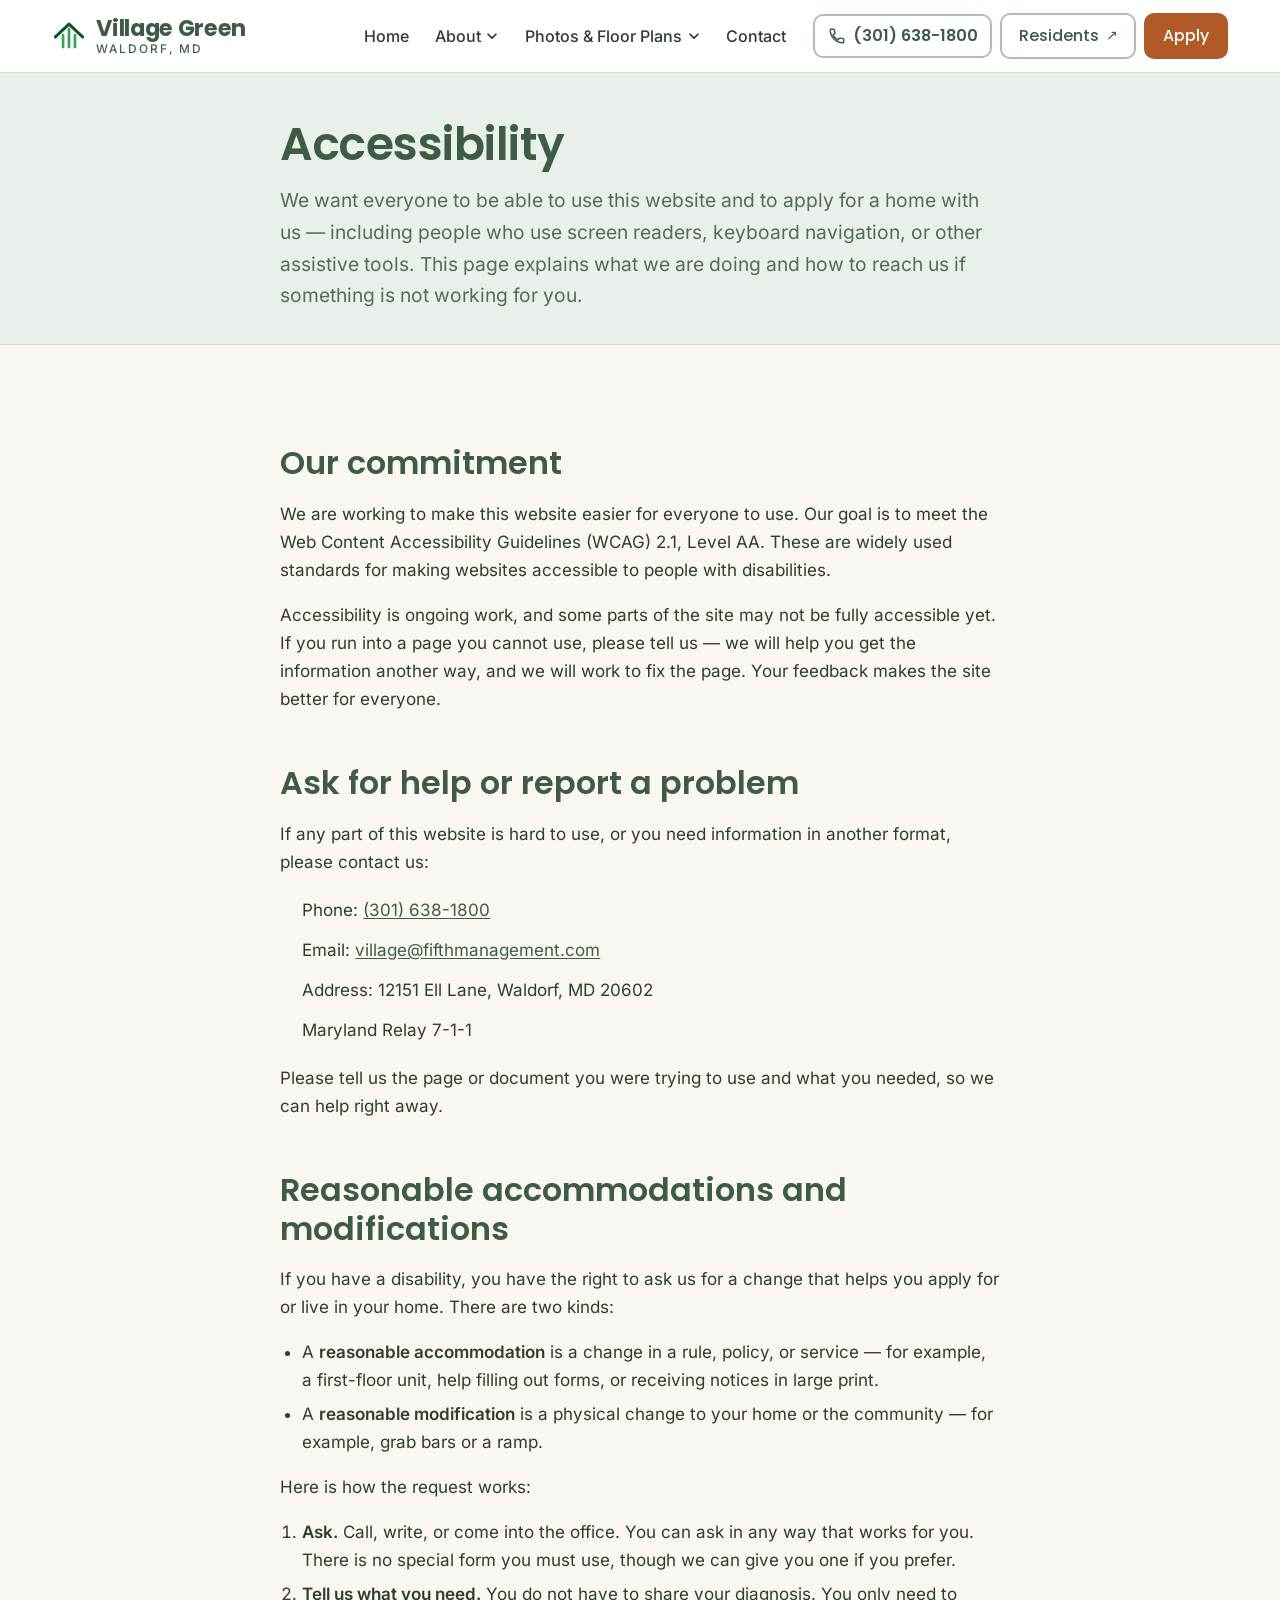
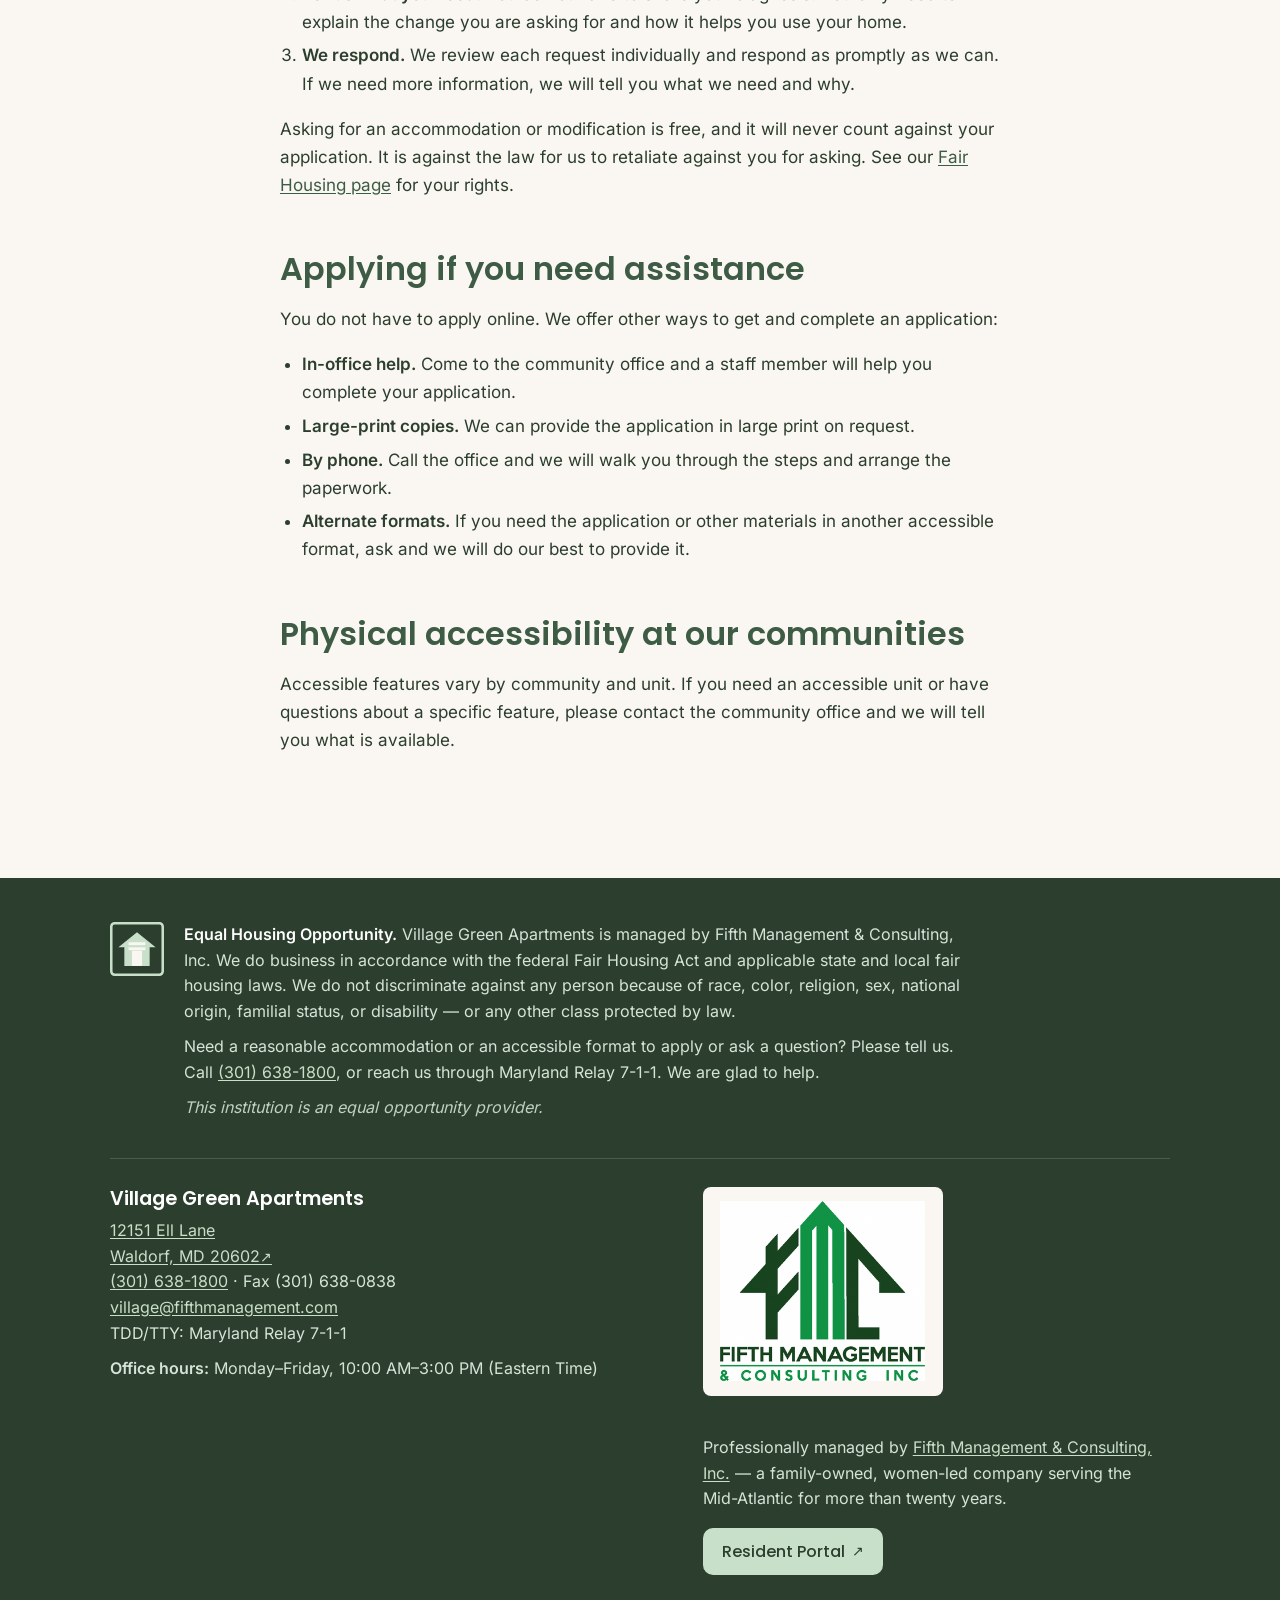
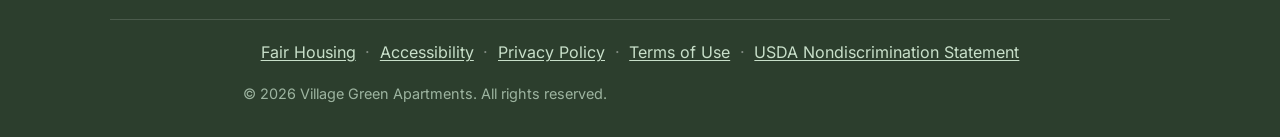
==== commit 4219a2f5: "deploy: sweetbabylew/fmc-property-sites@fcea07e1022fea6aad0ff6063b5986daa68a6025" ====
--- a/accessibility/index.html
+++ b/accessibility/index.html
@@ -160,7 +160,7 @@
             <a href="tel:+13016381800">(301) 638-1800</a> &middot; Fax (301) 638-0838<br />
             <a href="mailto:village@fifthmanagement.com">village@fifthmanagement.com</a><br />TDD/TTY: Maryland Relay 7-1-1
           </address>
-          <p class="footer-hours"><strong>Office hours:</strong> Monday–Friday, 8:00 AM–5:00 PM (Eastern Time)</p>
+          <p class="footer-hours"><strong>Office hours:</strong> Monday–Friday, 10:00 AM–3:00 PM (Eastern Time)</p>
         </div>
 
         <div class="footer-managed">
--- a/assets/css/styles.css
+++ b/assets/css/styles.css
@@ -96,6 +96,10 @@
 
 a { color: var(--green); text-decoration: underline; text-underline-offset: 2px; }
 a:hover { color: var(--green-hover); }
+/* Long unbreakable link text (email addresses, URLs) may break mid-word
+   rather than push the page wider than a phone screen. Last-resort only —
+   normal link text still wraps at spaces. */
+.prose-page a, .site-footer a, .section a[href^="mailto:"] { overflow-wrap: anywhere; }
 
 h1, h2, h3, h4 { font-family: var(--font-display); line-height: 1.2; color: var(--green); font-weight: 600; }
 h1 { font-size: clamp(2rem, 5vw, 2.85rem); margin: 0 0 .5em; letter-spacing: -0.01em; }
@@ -215,6 +219,13 @@
   .wordmark-mark { width: 28px; height: 28px; }
   .wordmark-name { font-size: 1.12rem; }
   .wordmark-sub { font-size: .66rem; letter-spacing: .12em; }
+}
+/* Collapsed (hamburger) header: the longest wordmarks (Prince Frederick
+   Village / Senior) would push the Menu button off narrow screens — let the
+   lockup shrink and wrap to a second line instead of forcing width. */
+@media (max-width: 980px) {
+  .wordmark { min-width: 0; }
+  .wordmark-name, .wordmark-sub { white-space: normal; }
 }
 
 .site-nav { display: flex; align-items: center; justify-self: center; }
@@ -699,12 +710,15 @@
 .usda-statement p { max-width: 72ch; }
 
 /* ---------- contact ---------- */
-.contact-grid { display: grid; grid-template-columns: 1fr 1.1fr; gap: 3rem; }
-@media (max-width: 820px) { .contact-grid { grid-template-columns: 1fr; gap: 2rem; } }
+/* minmax(0,1fr) columns + overflow-wrap on the values: the unbreakable
+   office email (e.g. princefrederick@fifthmanagement.com) would otherwise
+   set the column minimum and push the page wider than phone screens. */
+.contact-grid { display: grid; grid-template-columns: minmax(0, 1fr) minmax(0, 1.1fr); gap: 3rem; }
+@media (max-width: 820px) { .contact-grid { grid-template-columns: minmax(0, 1fr); gap: 2rem; } }
 .office-info { margin: 0 0 1rem; }
-.office-info > div { display: grid; grid-template-columns: 8.5rem 1fr; gap: .5rem; padding: .55rem 0; border-bottom: 1px solid var(--line); }
+.office-info > div { display: grid; grid-template-columns: 8.5rem minmax(0, 1fr); gap: .5rem; padding: .55rem 0; border-bottom: 1px solid var(--line); }
 .office-info dt { font-weight: 600; color: var(--ink-soft); margin: 0; }
-.office-info dd { margin: 0; }
+.office-info dd { margin: 0; overflow-wrap: anywhere; }
 .map-note { color: var(--ink-soft); }
 .contact-list { list-style: none; padding: 0; }
 .contact-list li { padding: .2rem 0; }
@@ -726,6 +740,14 @@
 .fmc-form .choice { font-weight: 400; display: flex; align-items: flex-start; gap: .5rem; margin: .3rem 0; }
 .fmc-form .choice input { min-height: auto; width: auto; margin-top: .35rem; }
 .field-consent .choice { align-items: flex-start; }
+/* Native checkboxes/radios render ~13px — too small for a senior audience.
+   Placed after the .choice rules so the explicit size wins its width:auto. */
+.fmc-form input[type="checkbox"], .fmc-form input[type="radio"] {
+  width: 1.25rem; height: 1.25rem;
+  margin-top: .2rem;
+  flex: 0 0 auto;
+  accent-color: var(--green);
+}
 .req { color: var(--brick-deep); }
 .optional { color: var(--ink-soft); font-weight: 400; font-size: .9em; }
 .field-hint { font-size: .95rem; color: var(--ink-soft); margin: .35rem 0 0; }
@@ -733,14 +755,33 @@
 .form-status { padding: .9rem 1.1rem; border-radius: 6px; margin: 1rem 0; font-weight: 600; }
 .form-status.ok { background: #E7F1E8; border: 1px solid #B7D3BA; color: #245C2C; }
 .form-status.err { background: #FBE9E7; border: 1px solid #E4B4AC; color: #9A2C1B; }
+
+/* Cloudflare Turnstile renders a fixed 300px-wide widget that cannot
+   shrink. On narrow phones the card/form content box is under 300px, so
+   scale the widget down just enough to fit (scale keeps it interactive;
+   breakpoints chosen so it fits the tightest container — the apply card —
+   at each bracket's minimum width, down to 280px viewports). */
+.cf-turnstile { max-width: 100%; }
+@media (max-width: 400px) {
+  .cf-turnstile { transform: scale(.88); transform-origin: 0 0; }
+}
+@media (max-width: 360px) {
+  .cf-turnstile { transform: scale(.74); transform-origin: 0 0; }
+}
+@media (max-width: 318px) {
+  .cf-turnstile { transform: scale(.6); transform-origin: 0 0; }
+}
 .form-fallback-note { font-size: .95rem; color: var(--ink-soft); margin-top: .9rem; }
 .response-note { font-size: .98rem; color: var(--ink-soft); margin-top: 1rem; }
 
 /* ---------- apply page ---------- */
-/* Stacked full-width sections: download first, then the upload form. */
+/* Stacked full-width sections: download first, then the upload form.
+   minmax(0,1fr): a bare 1fr track's minimum is min-content, so the fixed
+   300px Turnstile widget would stretch both cards past narrow phone
+   screens (clipped flush at the right edge on ≤375px viewports). */
 .apply-cards {
   display: grid;
-  grid-template-columns: 1fr;
+  grid-template-columns: minmax(0, 1fr);
   gap: 1.5rem;
   margin: 0 0 1.75rem;
 }
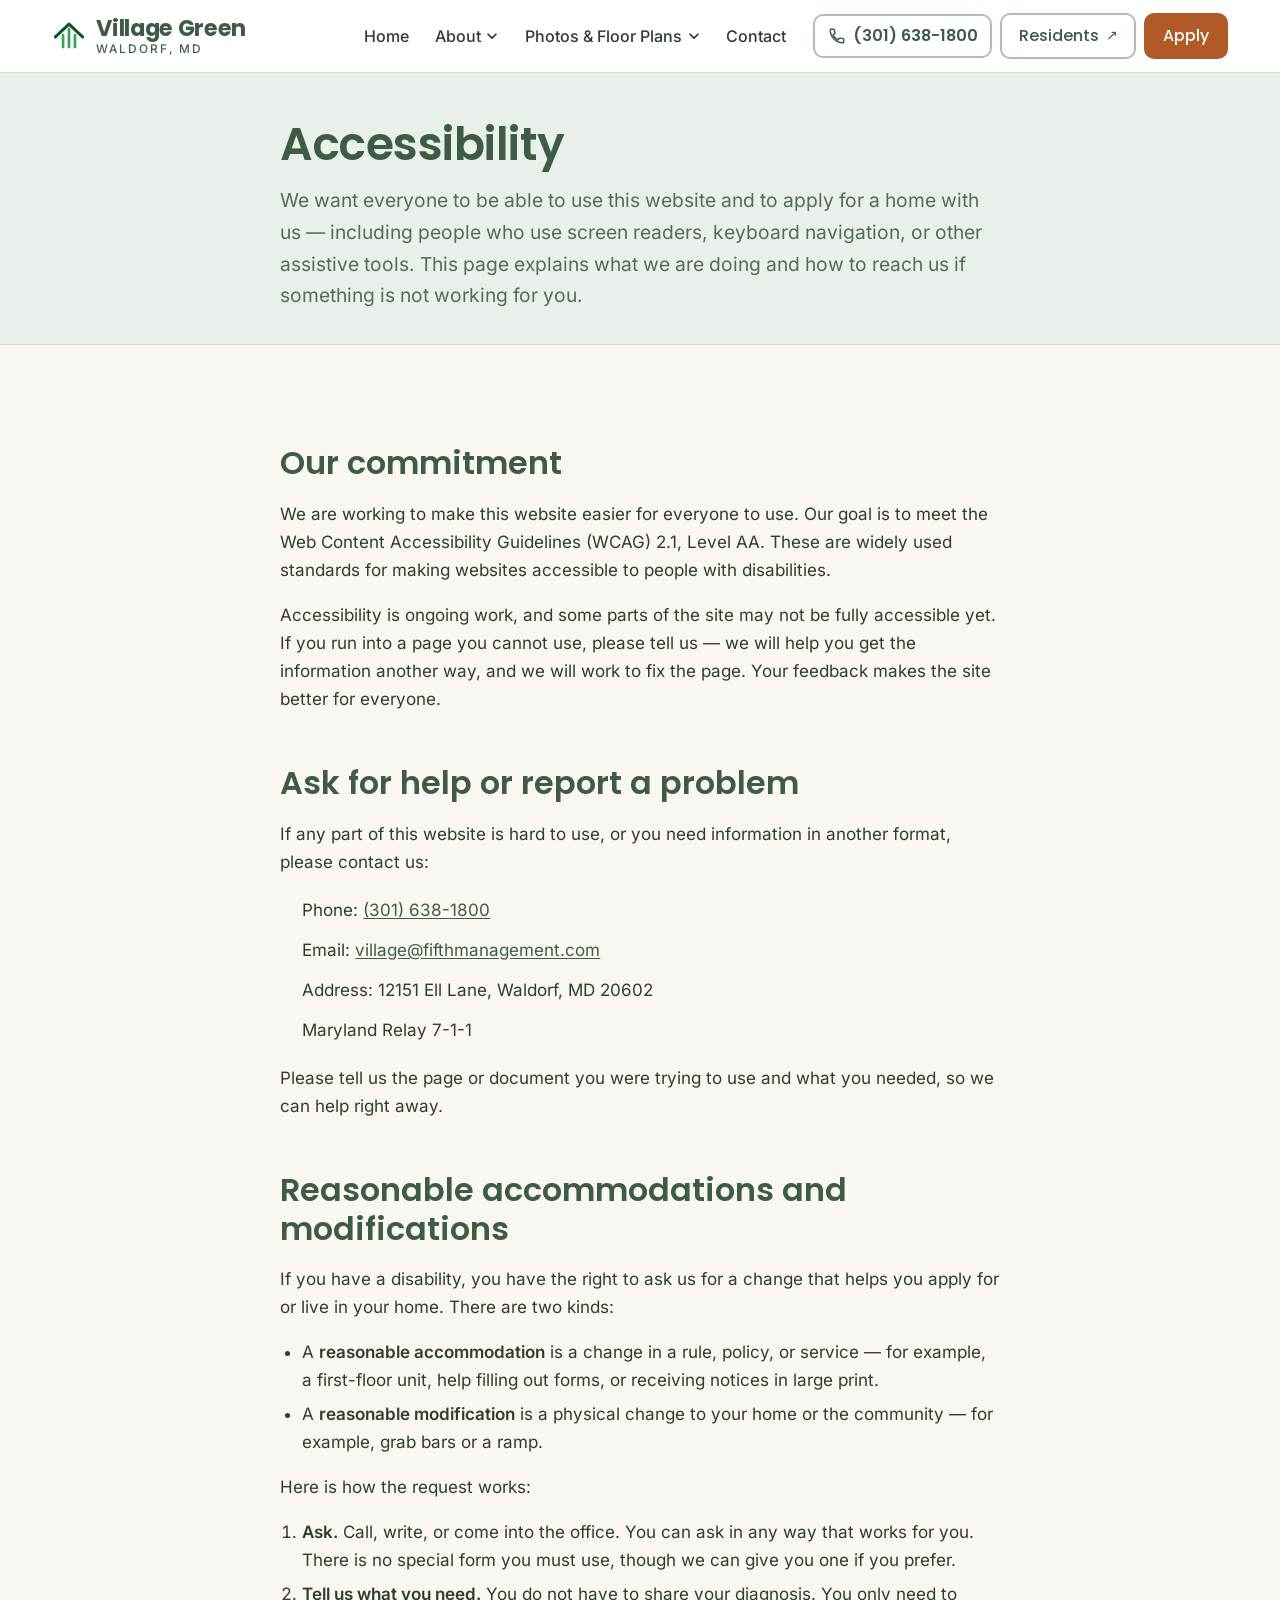
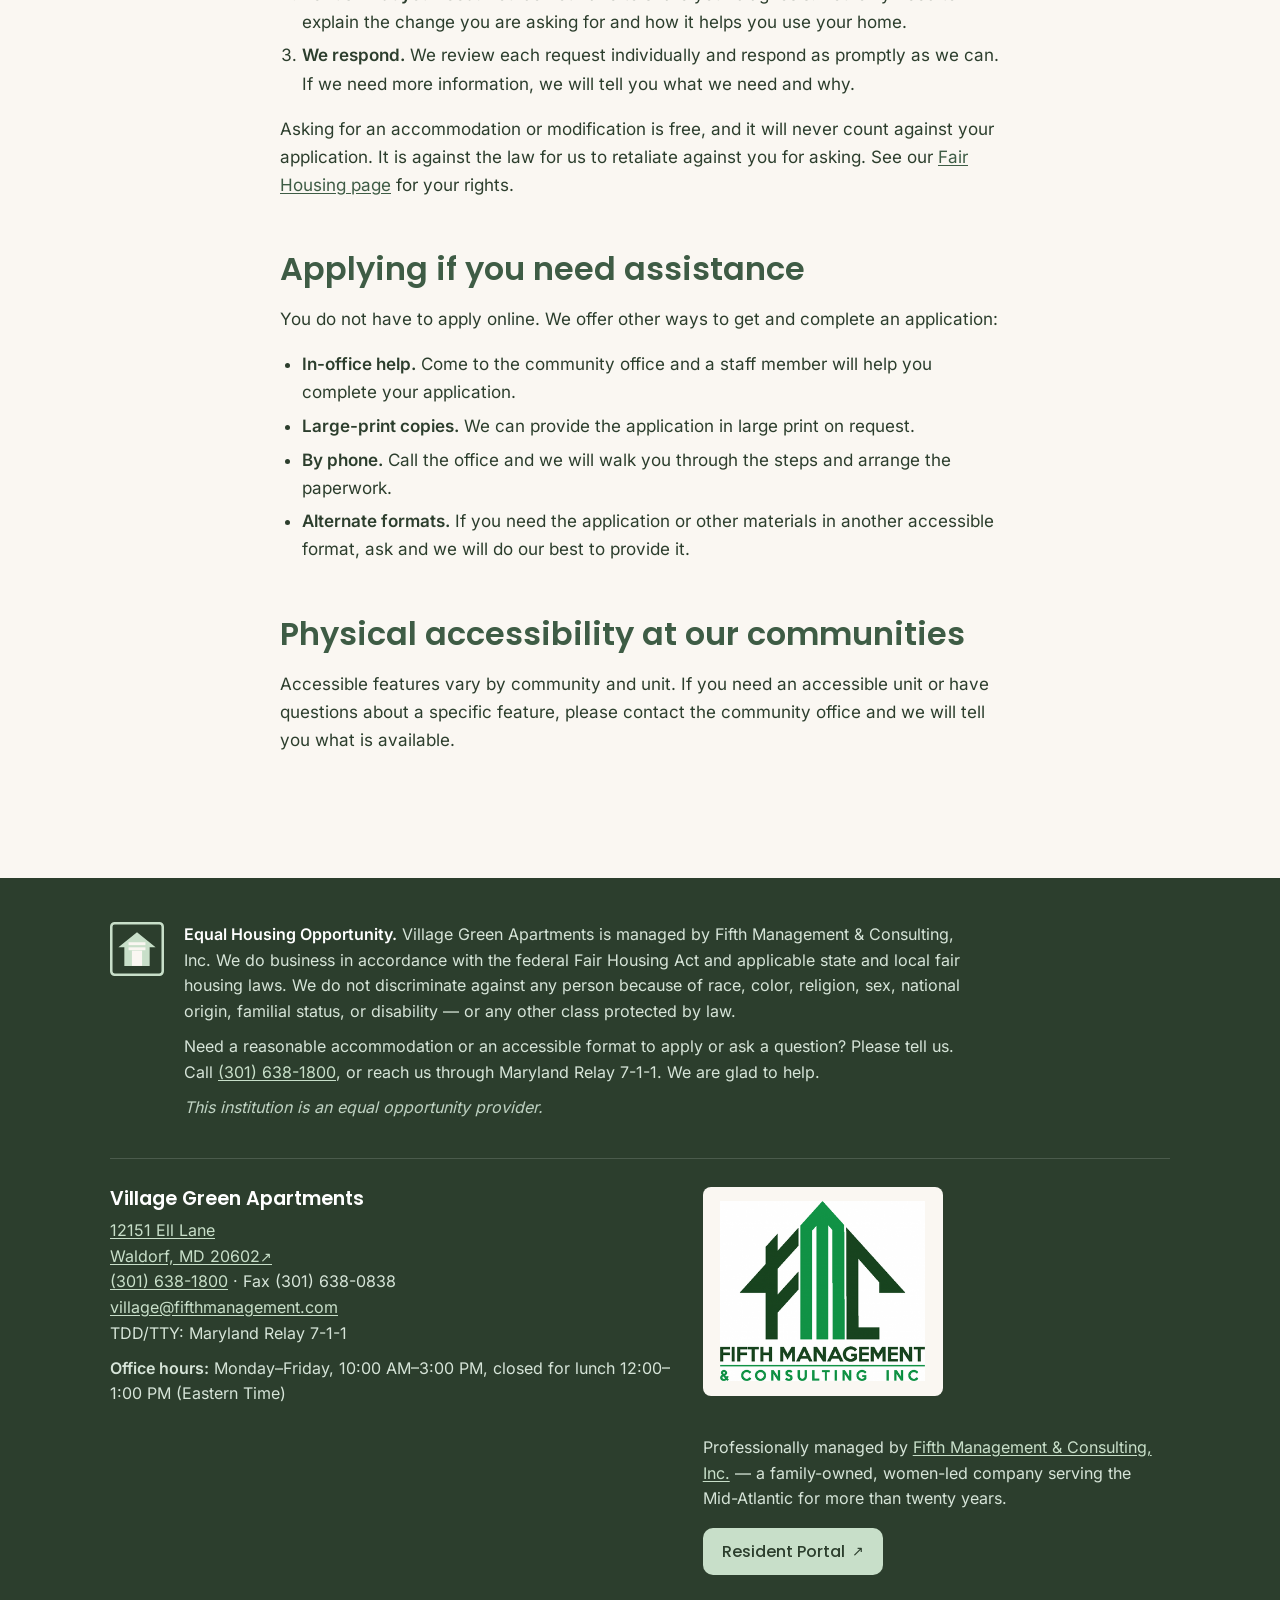
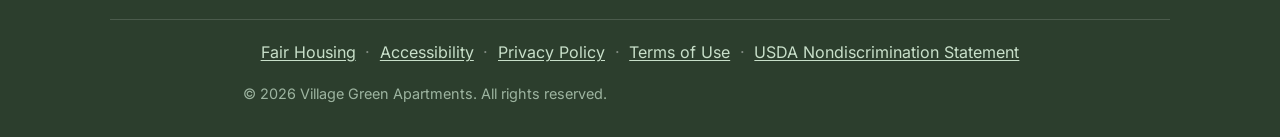
==== commit b7f249f5: "deploy: sweetbabylew/fmc-property-sites@f4062295cafd0eaddb24c785fb23443efd573ca1" ====
--- a/accessibility/index.html
+++ b/accessibility/index.html
@@ -160,7 +160,7 @@
             <a href="tel:+13016381800">(301) 638-1800</a> &middot; Fax (301) 638-0838<br />
             <a href="mailto:village@fifthmanagement.com">village@fifthmanagement.com</a><br />TDD/TTY: Maryland Relay 7-1-1
           </address>
-          <p class="footer-hours"><strong>Office hours:</strong> Monday–Friday, 10:00 AM–3:00 PM (Eastern Time)</p>
+          <p class="footer-hours"><strong>Office hours:</strong> Monday–Friday, 10:00 AM–3:00 PM, closed for lunch 12:00–1:00 PM (Eastern Time)</p>
         </div>
 
         <div class="footer-managed">
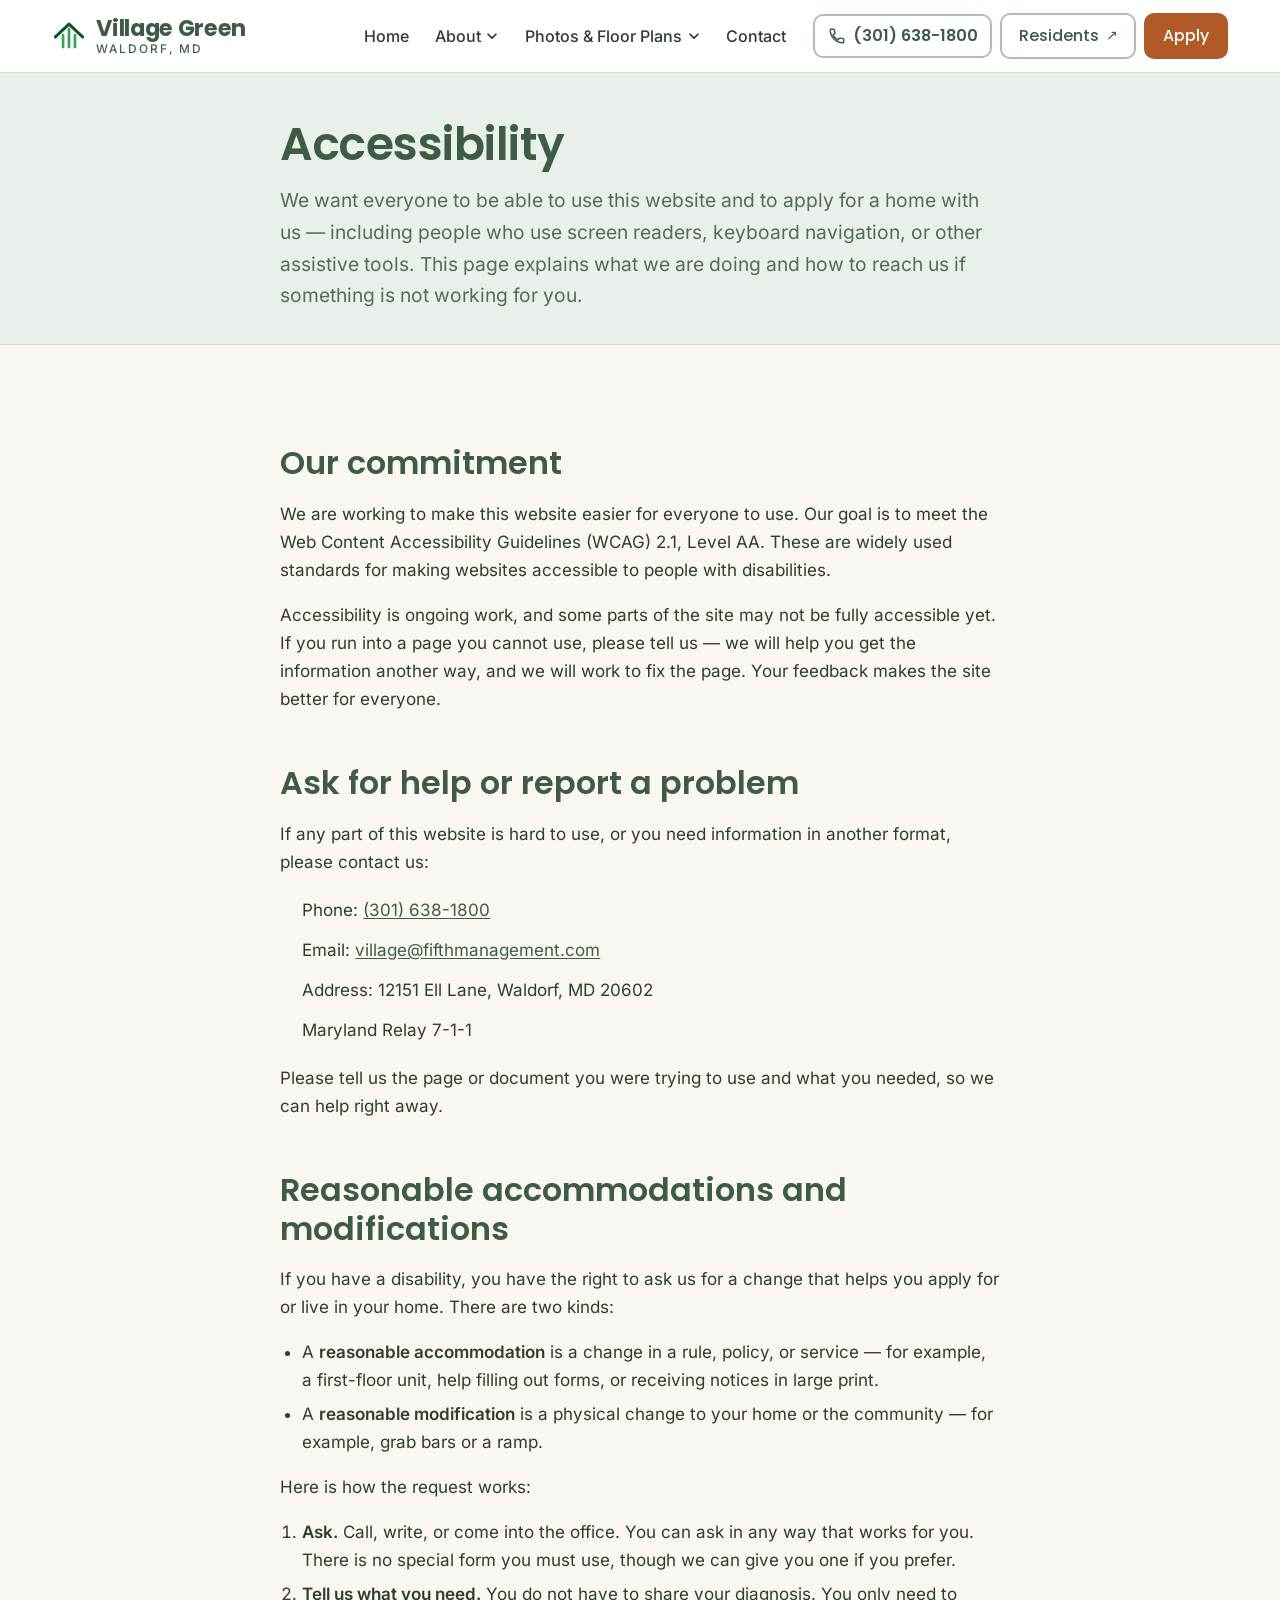
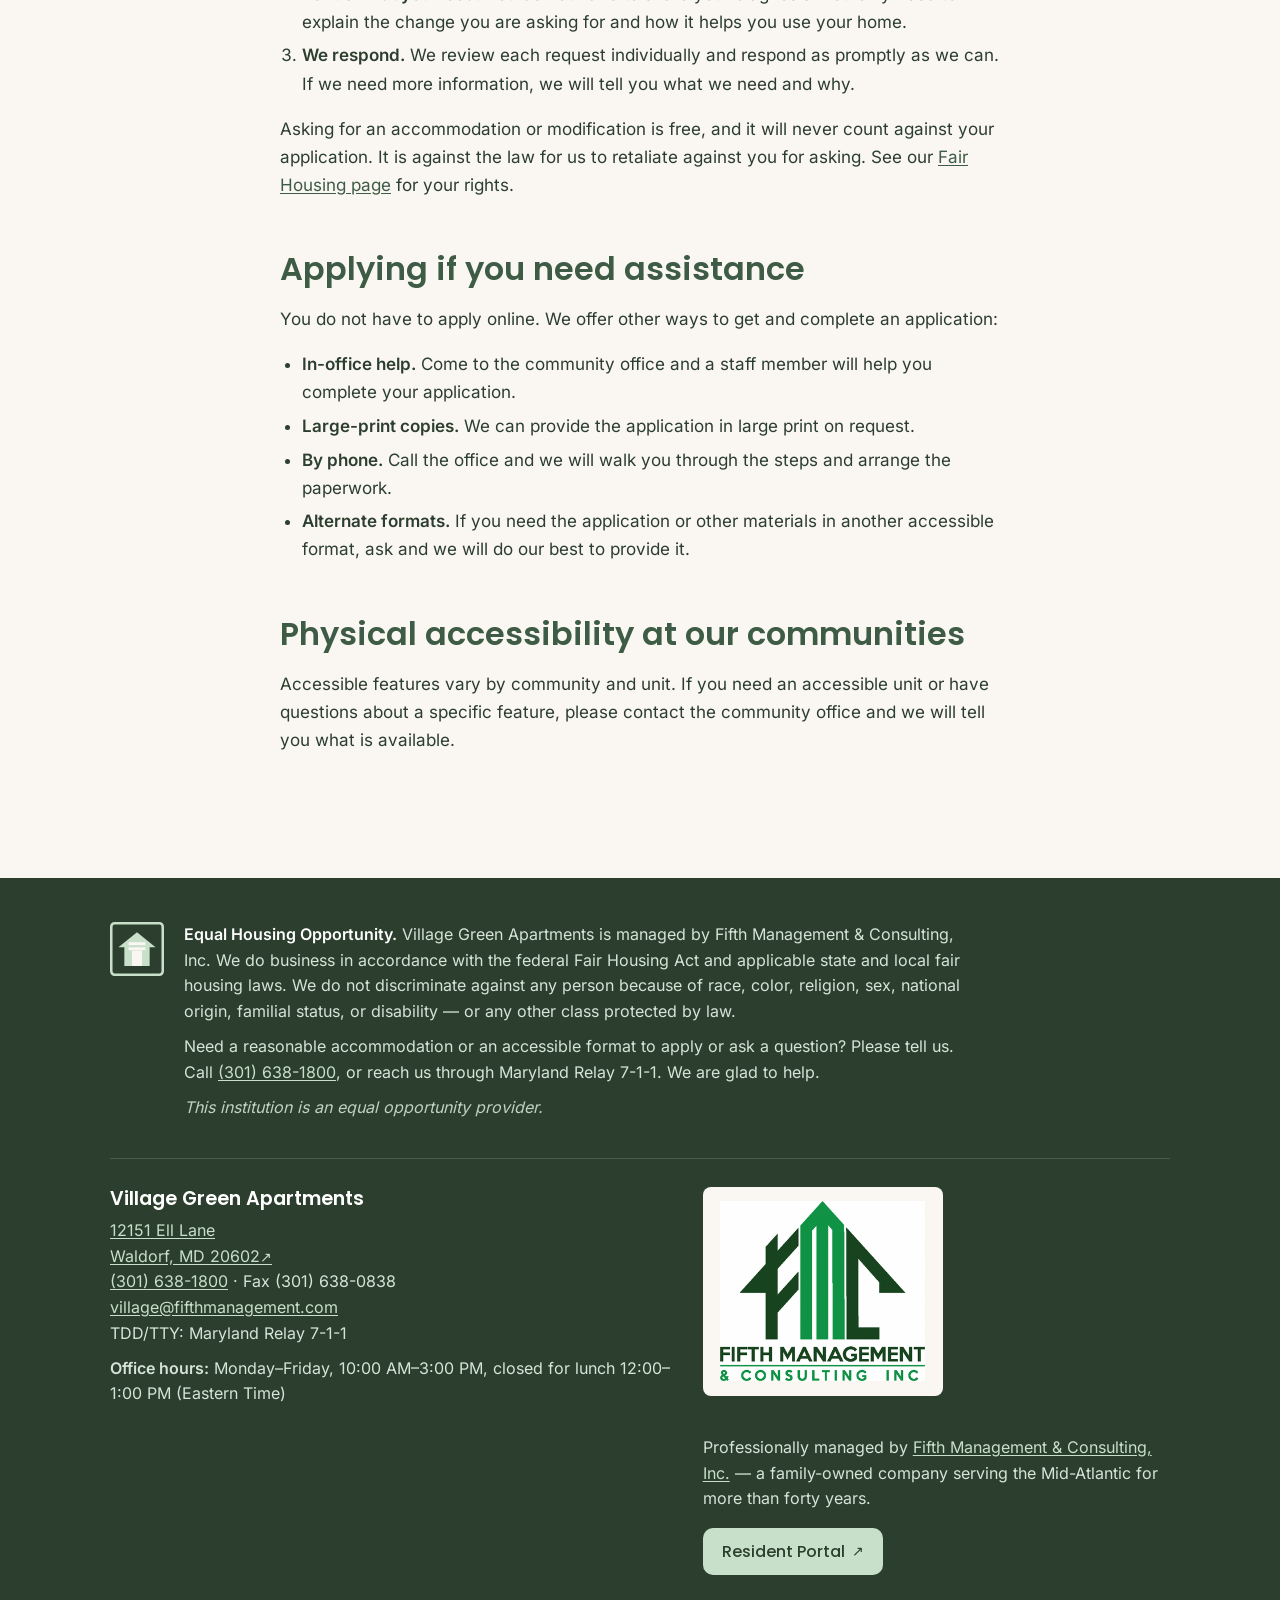
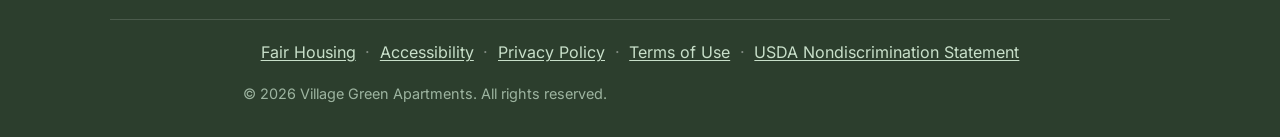
==== commit 78d5a8d1: "deploy: sweetbabylew/fmc-property-sites@e84654aaa3816273c549f6d404da1ebf902a5121" ====
--- a/accessibility/index.html
+++ b/accessibility/index.html
@@ -167,7 +167,7 @@
           <a class="fmc-badge" href="https://fifthmanagement.com/" target="_blank" rel="noopener noreferrer" aria-label="Fifth Management &amp; Consulting, Inc. website (opens in a new tab)">
             <img src="/assets/img/fmc-logo.png" alt="Fifth Management &amp; Consulting Inc logo" width="360" height="316" loading="lazy" />
           </a>
-          <p>Professionally managed by <a href="https://fifthmanagement.com/" target="_blank" rel="noopener noreferrer">Fifth Management &amp; Consulting, Inc.</a> — a family-owned, women-led company serving the Mid-Atlantic for more than twenty years.</p>
+          <p>Professionally managed by <a href="https://fifthmanagement.com/" target="_blank" rel="noopener noreferrer">Fifth Management &amp; Consulting, Inc.</a> — a family-owned company serving the Mid-Atlantic for more than forty years.</p>
           <p><a class="btn btn-pay-sm" href="https://fifthmanagement.securecafe.com/residentservices/apartmentsforrent/userlogin.aspx" target="_blank" rel="noopener noreferrer">Resident Portal<span class="ext-mark" aria-hidden="true">&#8599;</span><span class="visually-hidden"> (opens in a new tab)</span></a></p>
         </div>
       </div>
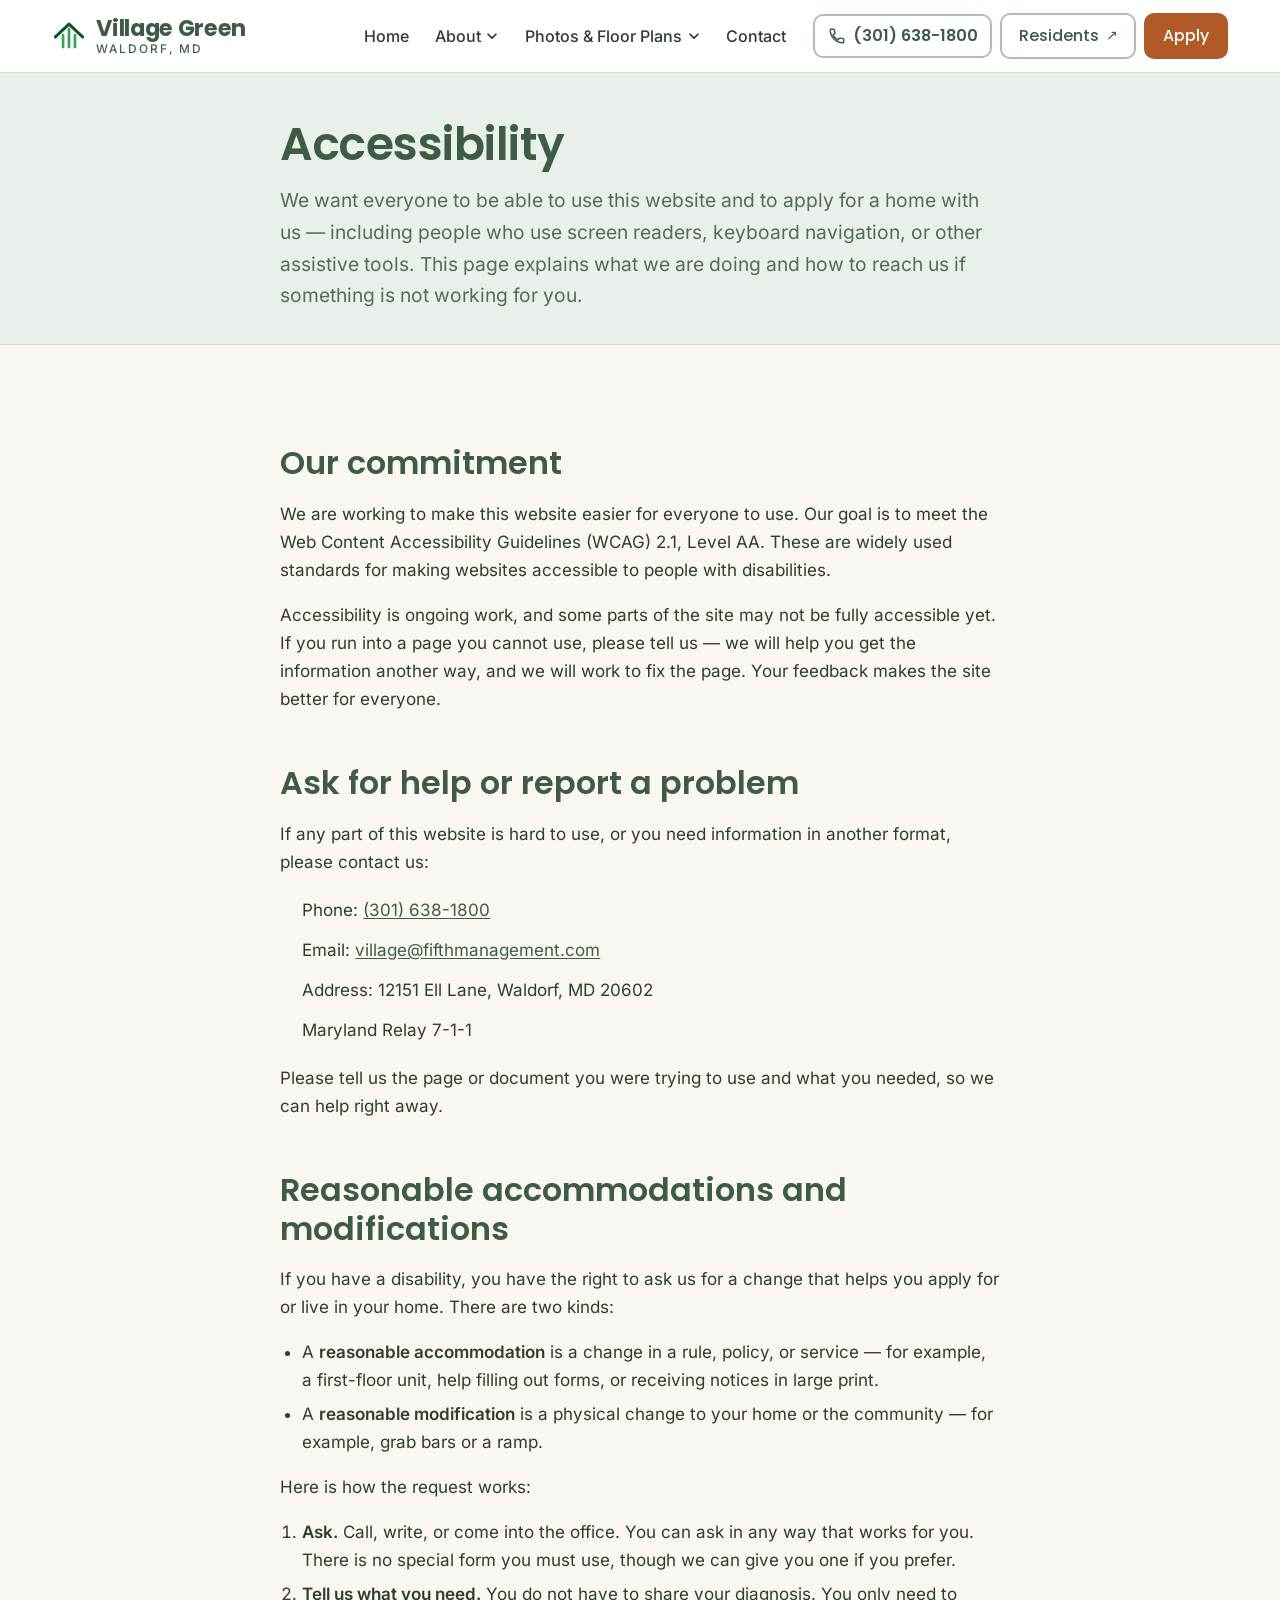
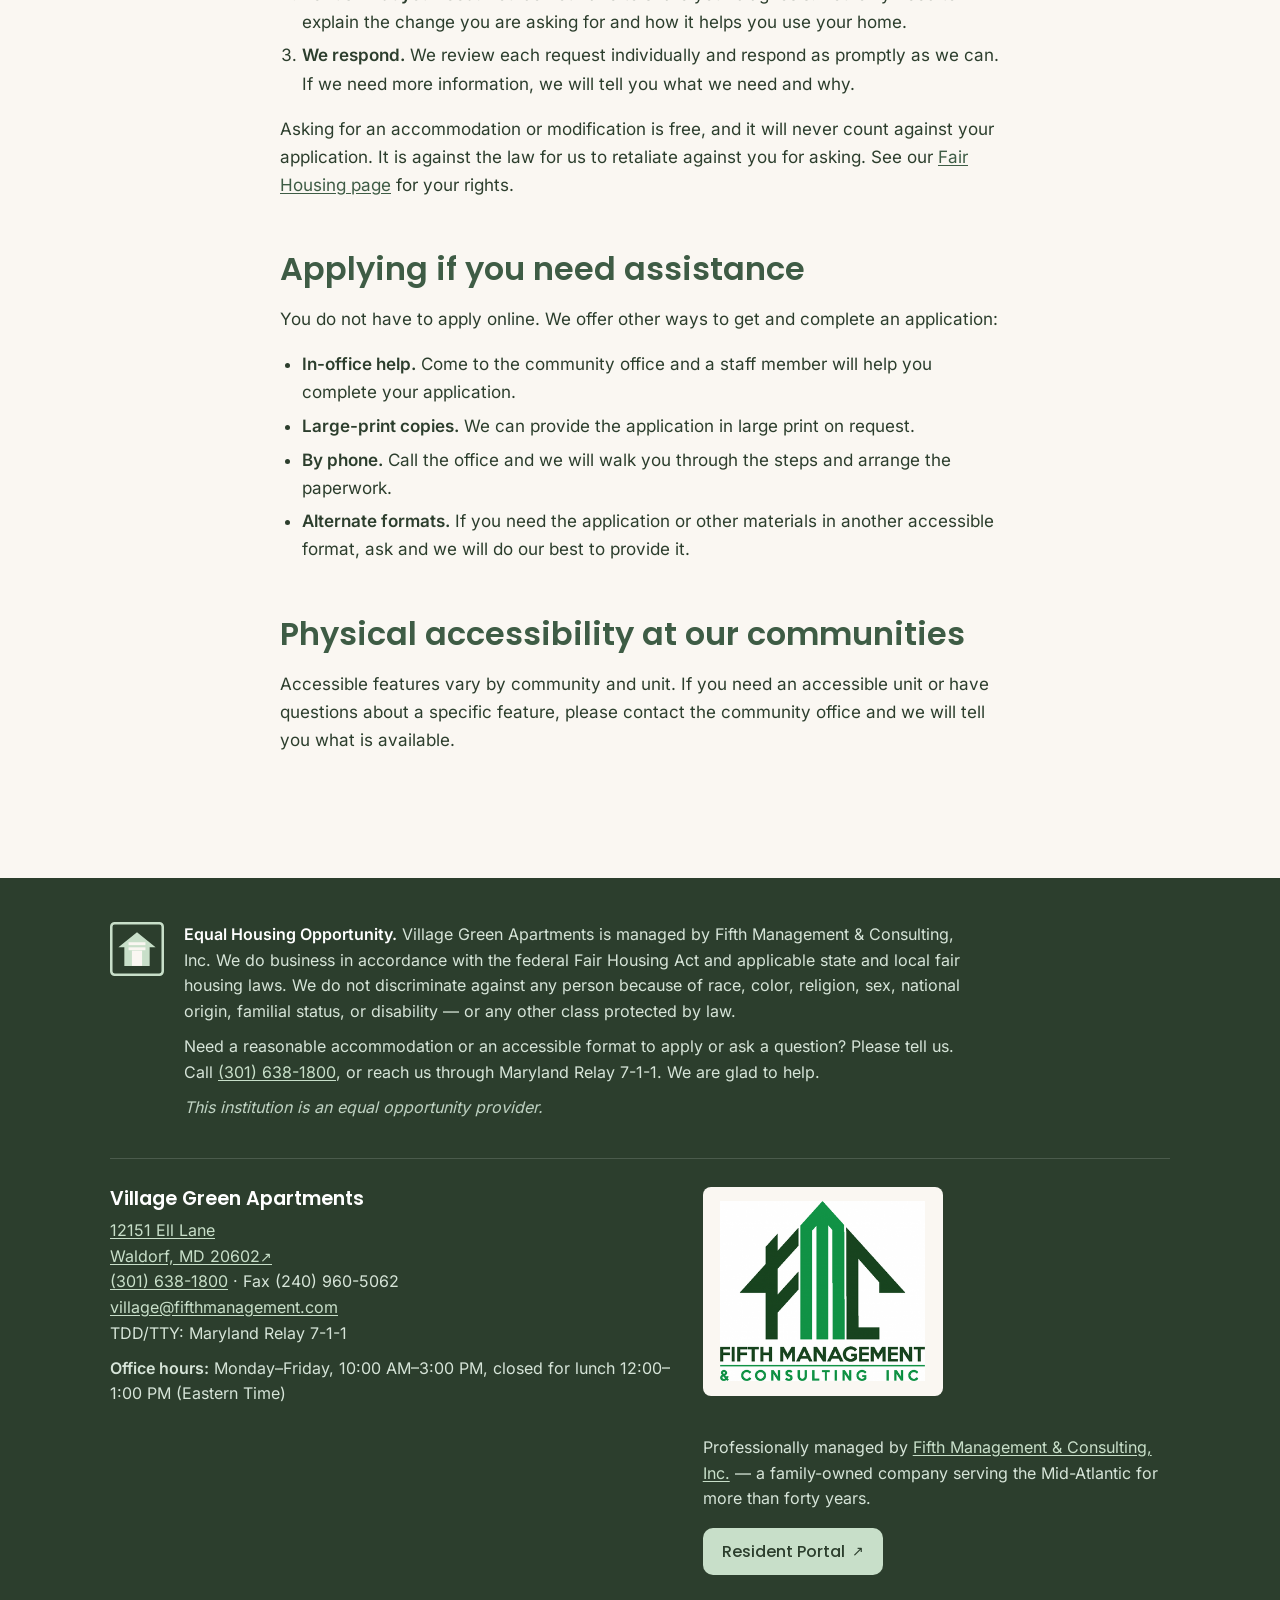
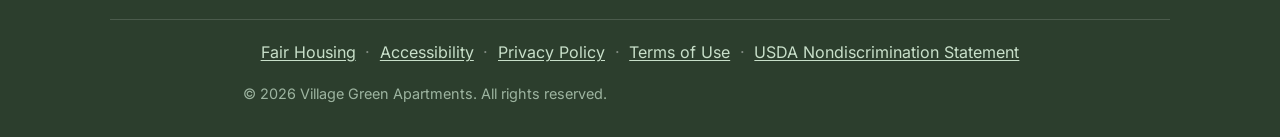
==== commit 18d1216b: "deploy: sweetbabylew/fmc-property-sites@fefa335818531f95222a78d549c8988bd9f2c873" ====
--- a/accessibility/index.html
+++ b/accessibility/index.html
@@ -157,9 +157,10 @@
           <h2 class="footer-heading">Village Green Apartments</h2>
           <address>
             <a href="https://www.google.com/maps/search/?api=1&amp;query=Village%20Green%20Apartments%2C%2012151%20Ell%20Lane%2C%20Waldorf%2C%20MD%2020602" target="_blank" rel="noopener noreferrer">12151 Ell Lane<br />Waldorf, MD 20602<span class="ext-mark" aria-hidden="true">&#8599;</span><span class="visually-hidden"> (opens Google Maps in a new tab)</span></a><br />
-            <a href="tel:+13016381800">(301) 638-1800</a> &middot; Fax (301) 638-0838<br />
+            <a href="tel:+13016381800">(301) 638-1800</a> &middot; Fax (240) 960-5062<br />
             <a href="mailto:village@fifthmanagement.com">village@fifthmanagement.com</a><br />TDD/TTY: Maryland Relay 7-1-1
           </address>
+          
           <p class="footer-hours"><strong>Office hours:</strong> Monday–Friday, 10:00 AM–3:00 PM, closed for lunch 12:00–1:00 PM (Eastern Time)</p>
         </div>
 
--- a/assets/css/styles.css
+++ b/assets/css/styles.css
@@ -748,6 +748,13 @@
   flex: 0 0 auto;
   accent-color: var(--green);
 }
+/* Apply form: the "I prefer to be contacted by phone" checkbox sits on the
+   Phone label's own line (where "(optional)" would be), wrapping under it on
+   narrow screens. */
+.label-row { display: flex; flex-wrap: wrap; align-items: center; column-gap: 1rem; }
+.label-row label { margin-bottom: .35rem; }
+.label-row .choice { margin: 0 0 .35rem; align-items: center; }
+.label-row .choice input { margin-top: 0; }
 .req { color: var(--brick-deep); }
 .optional { color: var(--ink-soft); font-weight: 400; font-size: .9em; }
 .field-hint { font-size: .95rem; color: var(--ink-soft); margin: .35rem 0 0; }
@@ -794,6 +801,7 @@
   margin: 0;
 }
 .apply-card-title { margin: 0 0 .8rem; font-size: 1.5rem; }
+.apply-card-online { border-top: 5px solid var(--deep); }
 .apply-card-download { border-top: 5px solid var(--green); }
 .apply-card-upload { border-top: 5px solid var(--brick); }
 .apply-card-lead { margin: 0 0 1.2rem; }
@@ -1120,6 +1128,7 @@
 .fmc-badge img { display: block; width: 100%; height: auto; }
 .site-footer address { font-style: normal; }
 .footer-hours { margin: .6rem 0 0; }
+.footer-office { margin: .6rem 0 0; }
 /* Legal row centers, so a wrapped second line of links balances instead of
    stranding left. Copyright centers with it. */
 .footer-legal { padding: 1.25rem 0 .5rem; display: flex; flex-wrap: wrap; justify-content: center; gap: .4rem .1rem; align-items: center; }
@@ -1143,6 +1152,8 @@
 }
 .apply-online-form .app-section > h2 { margin: 0 0 1rem; font-size: 1.3rem; }
 .apply-online-form .app-section-certify { background: #edf3ea; }
+.apply-online-form .app-closing-notice { background: #edf3ea; border-color: rgba(47, 74, 50, .3); }
+.apply-online-form .app-closing-notice .app-note-plain { color: var(--ink); }
 .app-hint { color: var(--ink-soft); font-size: .95rem; margin: -.35rem 0 1.1rem; }
 .field-row { display: grid; grid-template-columns: 1fr 1fr; gap: 0 1rem; }
 .field-row-3 { display: grid; grid-template-columns: 1.4fr 1fr 1fr; gap: 0 1rem; }
@@ -1162,6 +1173,8 @@
 .app-subhead { margin: 1.4rem 0 .6rem; font-size: 1.05rem; }
 .app-note-plain { color: var(--ink-soft); font-size: .95rem; margin: 0 0 1.1rem; }
 .app-note-plain p { margin: 0 0 .5rem; }
+.app-panel { background: rgba(47, 74, 50, .06); border: 1px solid rgba(47, 74, 50, .18); border-radius: 10px; padding: 1rem 1.1rem .35rem; margin: .25rem 0 1.25rem; }
+.app-panel .app-note-plain { color: var(--ink); }
 .app-signature { border-top: 1px dashed var(--line-strong); margin-top: 1rem; padding-top: 1rem; }
 .money-input { display: flex; align-items: center; gap: .45rem; }
 .money-input .money-sign { font-weight: 700; color: var(--ink-soft); }
